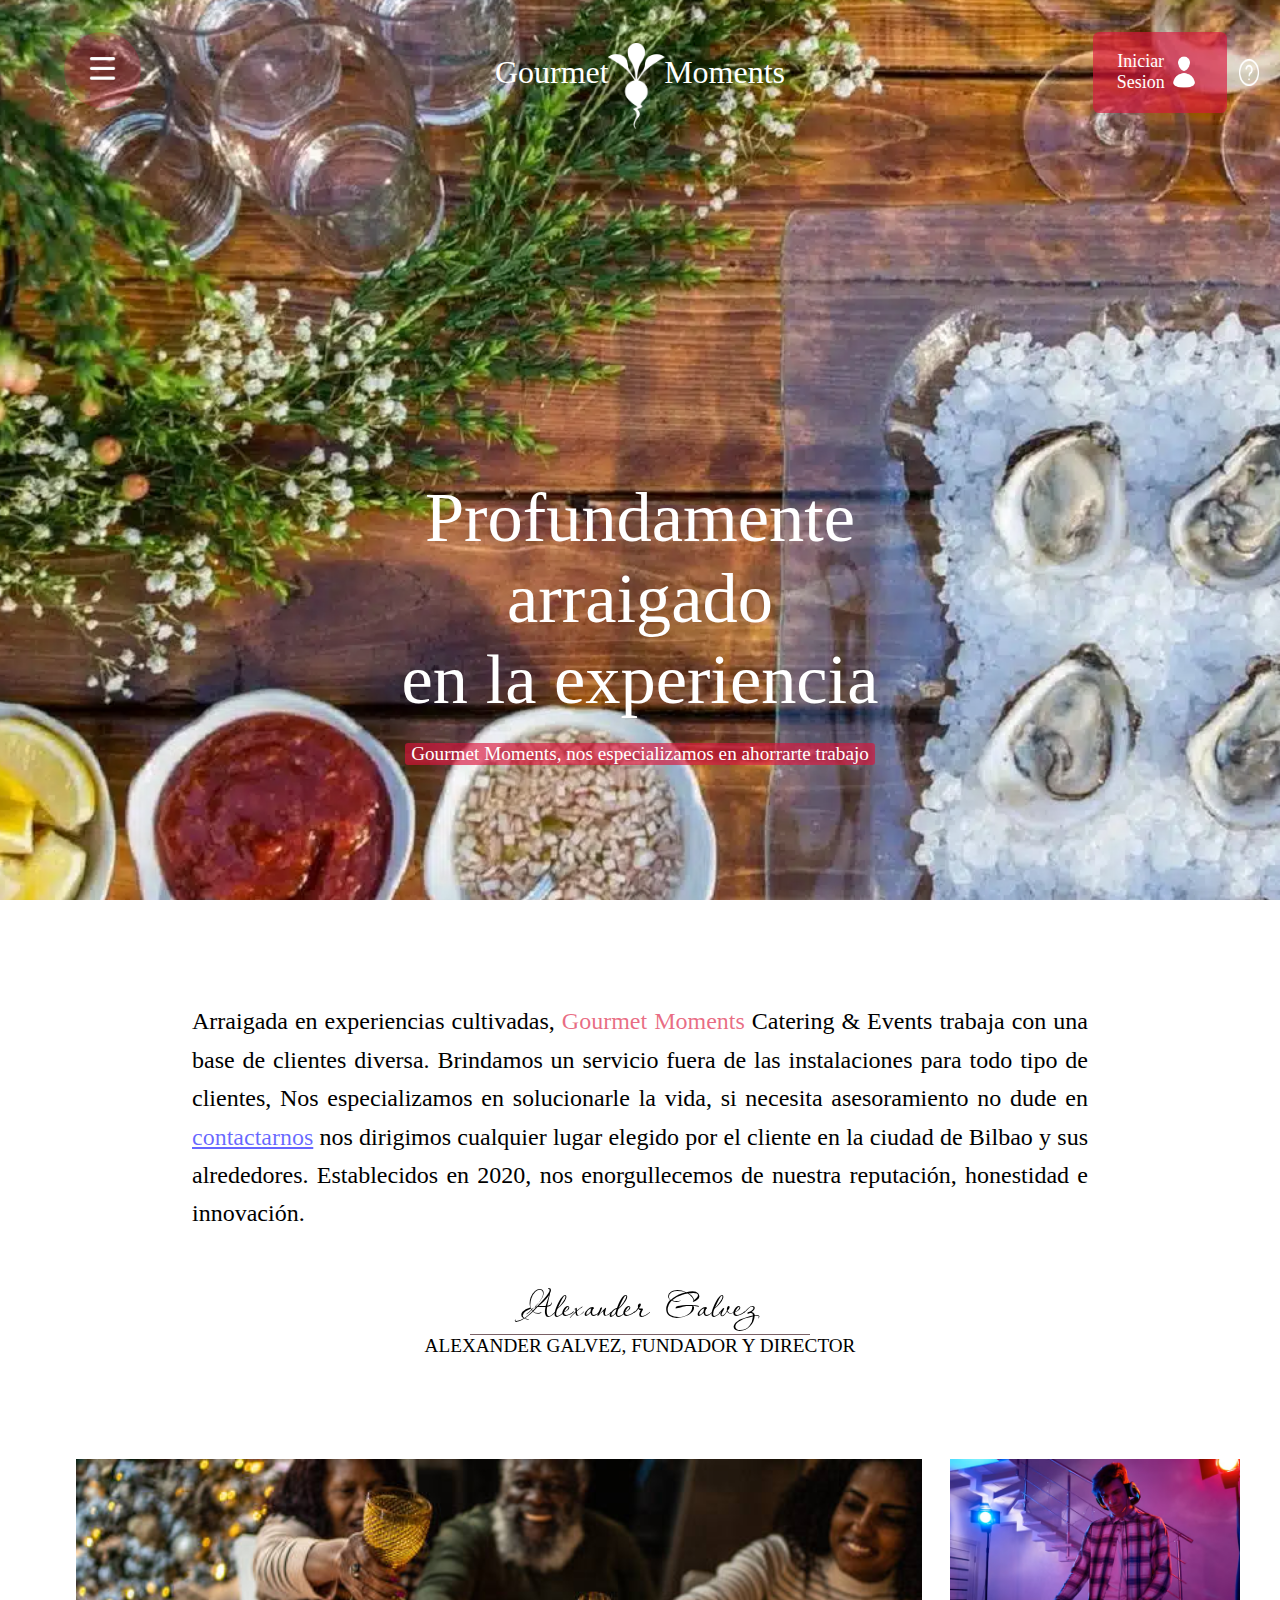
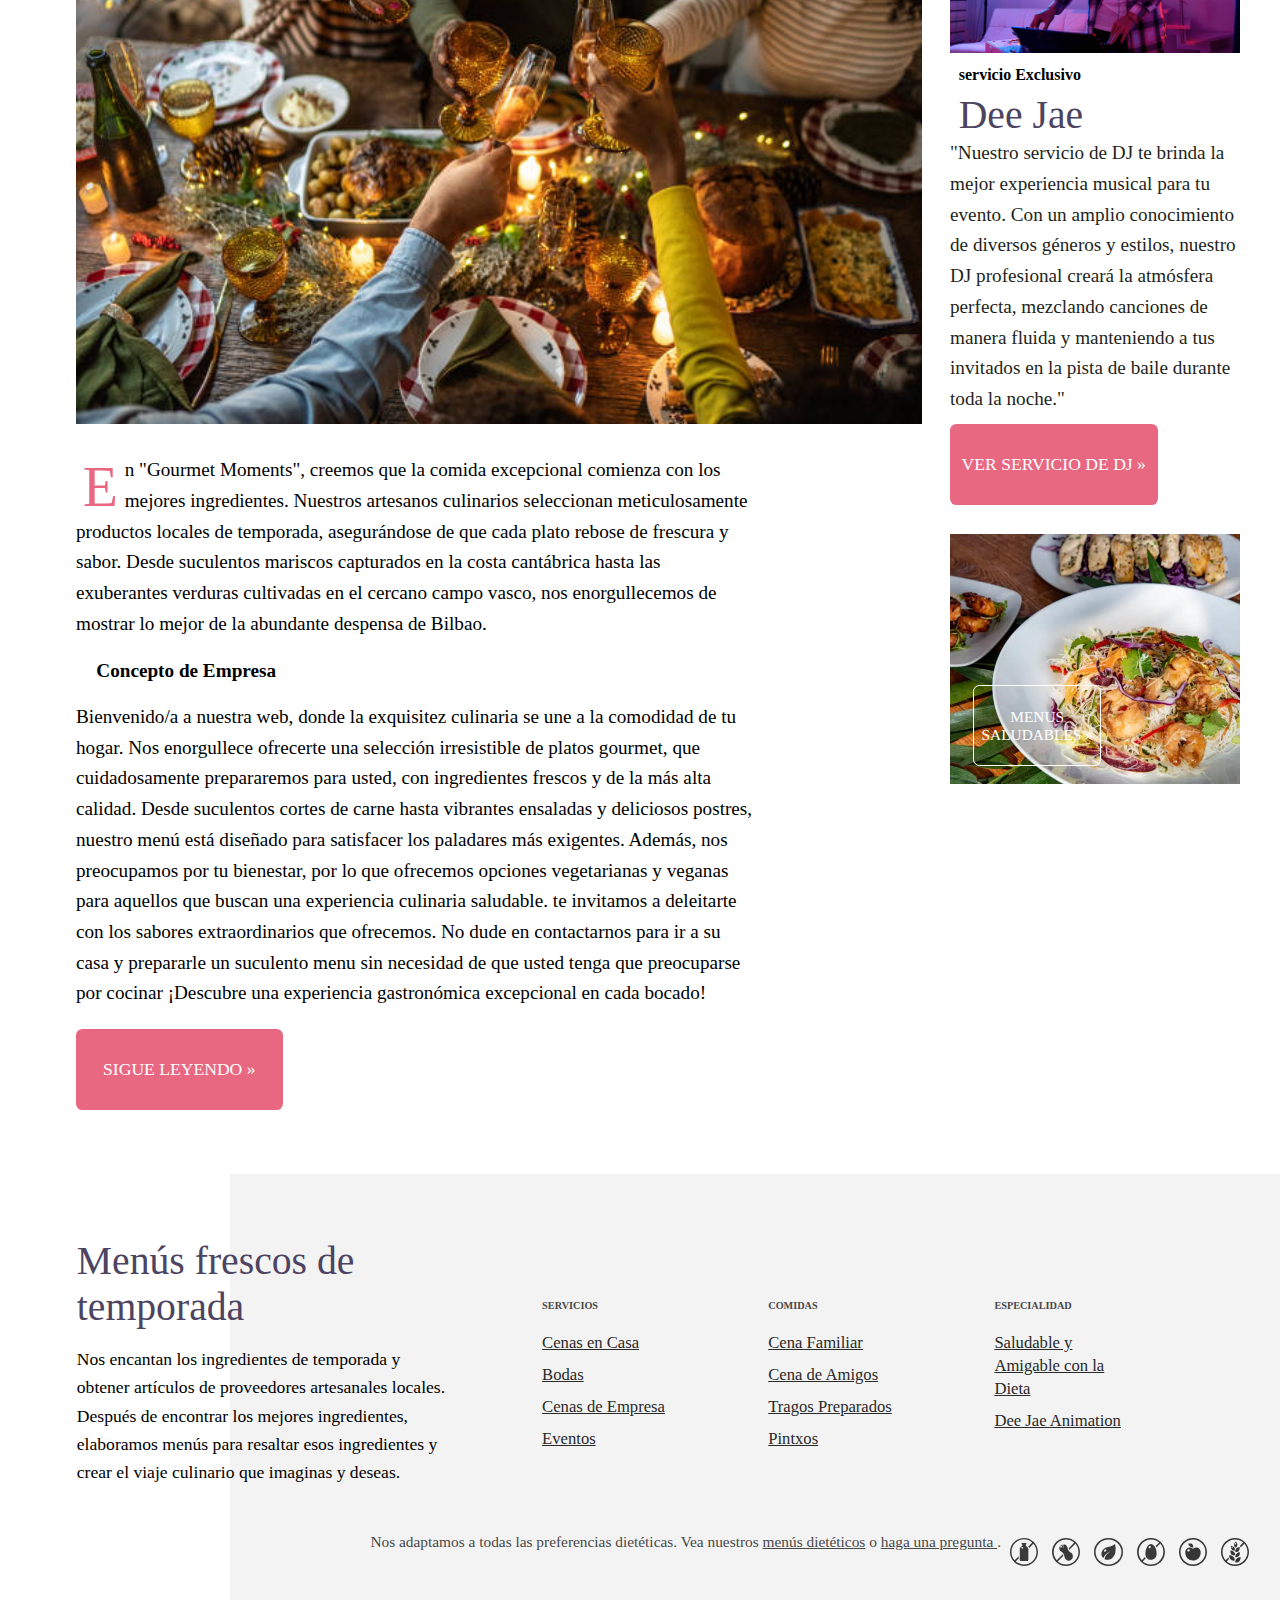
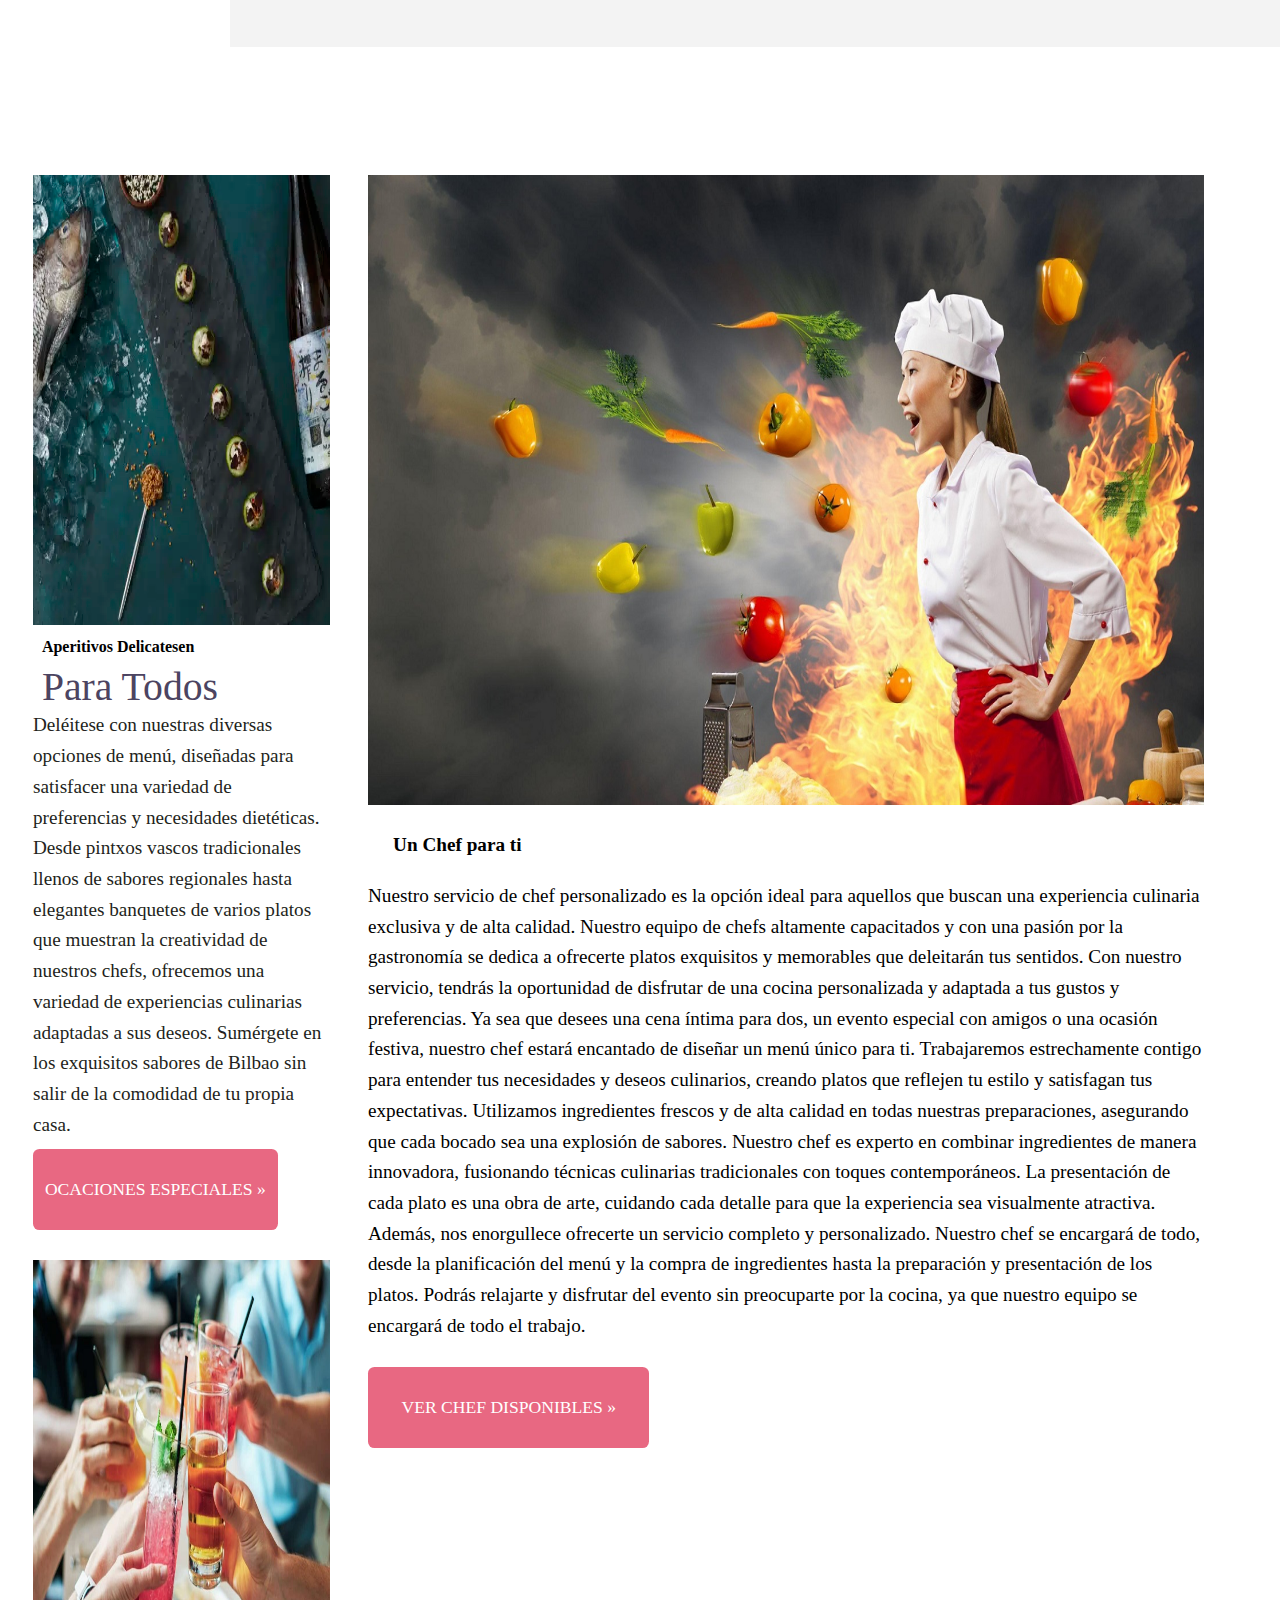
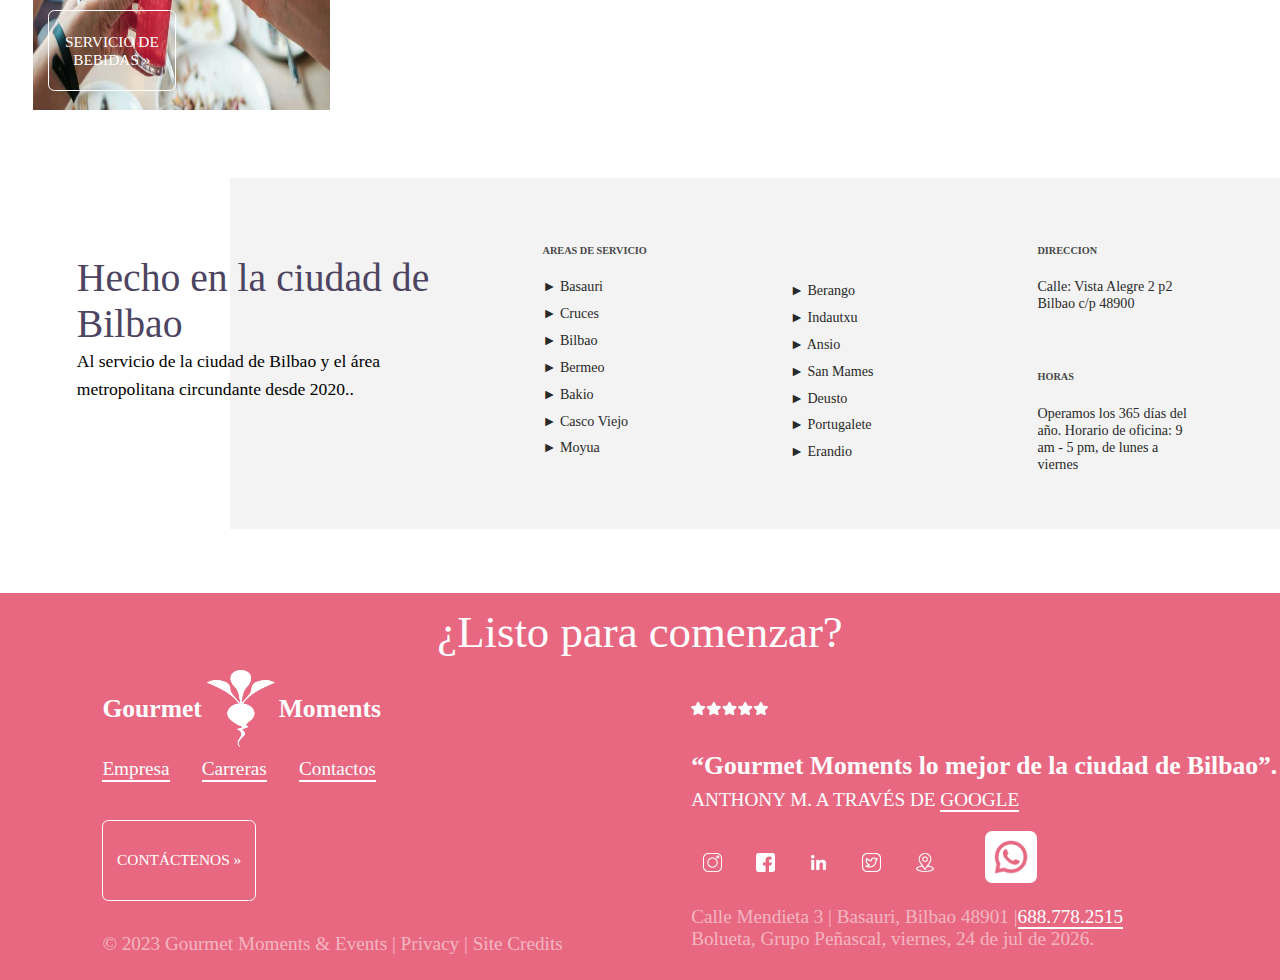
==== index.html @ 9a7fee3c "Formateo Documento" ====
<!DOCTYPE html>
<html lang="es">

<head>
    <meta charset="UTF-8">
    <meta name="viewport" content="width=device-width, initial-scale=1.0">
    <link rel="stylesheet" href="css/estilos.css">
    <link rel="icon" type="image/png" href="multimedia/logomod.png">
    <title>Gourmet Moments</title>
</head>

<body>

    <main class="cont-general">
        <!--NAVEGADOR-->

        <nav class="nav-principal">
            <div>
                <figure class="navegador-iconos">
                    <img src="multimedia/pngwing.com.png" alt="icono de menu" id="icono-menu">
                </figure>
            </div>

            <article class="cont-logo">
                <h3>Gourmet</h3>
                <figure>
                    <img src="multimedia/logo.png" alt="logo" id="logo">
                </figure>
                <h3>Moments</h3>
            </article>

            <div class="cont-contact">
                <button class="btnclickNav">Iniciar <br> Sesion <img src="multimedia/usuario.png" alt="usuario"
                        id="usuario"> </button>
                <img src="multimedia/kisspng-computer-icons-question-mark-vector-graphics-clip-font-questioncircleo-svg-png-icon-free-download-5c0dda6aa958e3.8118011315444117546937.png"
                    alt="icono de interrogacion" id="interrogacion">
            </div>
            <div id="ayuda-btn" style="display: none;">
                <p>Haga clic en <a href="#piedepagina">Contáctenos</a> en cualquier página y complete el formulario para
                    comenzar.
                    <br>Después de
                    enviar el formulario, un planificador de cenas de Gourmet Moments se comunicará con usted lo antes
                    posible para responder sus preguntas y comenzar a planificar su cena.
                </p>
            </div>

            <!--MODAL INICIO DE SESION-->

            <section class="iniciarSesion" style="display: none;">
                <img src="multimedia/btnCerrar.png" alt="boton de cerrar" id="btnCerrar-login">
                <article class="rellenar">
                    <div id="rellenarDiv">
                        <h3 class="responsiveh3">Gourmet</h3>
                        <figure>
                            <img src="multimedia/logo.png" alt="logo" id="logo-login">
                        </figure>
                        <h3 class="responsiveh3">Moments</h3>
                    </div>

                    <form action="#" method="get" id="login">
                        <label for="emailSesion">Correo:</label>
                        <input type="email" name="emailSesion" id="emailSesion" required>
                        <label for="contrasenaSesion">Contraseña:</label>
                        <div id="ocultarFlexBtnPasword">
                            <input type="password" name="contrasenaSesion" id="contrasenaSesion" required>
                            <img src="multimedia/ver.png" alt="ver contraseña" id="verPassword"
                                title="Mostrar/Ocultar contraseña">
                        </div>
                    </form>
                    <a href="#">¿Olvidaste tu contraseña?</a>

                    <SPAN id="noregistered"></SPAN>

                    <button class="is__login--btn" id="isesion">Iniciar Sesion</button>
                    <button class="is__login--btn" id="entrarcongoogle">Continuar con Google</button>
                    <button class="is__login--btn" id="entrarconfacebook">Continuar con Facebook</button>
                    <button class="is__login--btn" id="registrarse">Registrarse</button>

                    <p>Si continúas, aceptas los Términos del servicio de Pinterest y confirmas que has leído nuestra
                        Política de privacidad.

                        Aviso de recopilación de datos</p>
                </article>
            </section>

            <!--MODAL DE LOGIN DE USUARIO-->

            <div class="modal-Login" style="display: none;">
                <img src="multimedia/btnCerrar.png" alt="boton de cerrar" id="btnCerrar">
                <article class="rellenar">
                    <h2>"Bienvenido "</h2>
                    <h3 id="texto--cambiante">Ahora es el momento de conocerte a ti, estamos ansiosos por Ayudarte.</h3>
                    <form action="#" method="get" id="formulario-login">
                        <label for="nombre">Nombre:</label>
                        <input type="text" name="nombre" id="nombre" required class="inputRegister">
                        <label for="apellido1">Primer Apellido:</label>
                        <input type="text" name="apellido1" id="apellido1" required class="inputRegister">
                        <label for="apellido2">Segundo Apellido:</label>
                        <input type="text" name="apellido2" id="apellido2" class="inputRegister">
                        <label for="mail">Correo:</label>
                        <input type="email" name="mail" id="mail" class="inputRegister">
                        <label for="telefono">Numero de Telefono:</label>
                        <input type="tel" name="telefono" id="telefono" required class="inputRegister">
                        <label for="contrasenna">Contraseña:</label>

                        <div id="verFlexBtnPasword">
                            <input type="password" name="contrasenna" id="contrasenna" required class="inputRegister">
                            <img src="multimedia/ver.png" alt="ver contrasena" id="verContrasena"
                                title="Mostrar/Ocultar contraseña">
                        </div>
                        <label for="direccion">Direccion:</label>
                        <input type="text" name="direccion" id="direccion" class="inputRegister">
                    </form>
                    <input type="submit" id="btnAceptar" value="Aceptar">

                </article>
            </div>

            <!--USO DE COOKIS-->

            <div id="cookis" style="display: none;">
                <p>Nos preocupamos por tu privacidadTanto nosotros como nuestros socios almacenamos información en el
                    dispositivo o accedemos a ella (por ejemplo, ID únicos en las cookies para el tratamiento de los
                    datos personales). Puedes aceptar o gestionar las opciones disponibles, como el derecho de oposición
                    al uso de los intereses legítimos, haciendo clic abajo, o en cualquier otro momento en la página de
                    la política de privacidad. Si bien se informará a nuestros socios de las opciones elegidas, ello no
                    afectará a los datos de navegación.Más información en nuestra política de cookies
                </p>
                <p> Tanto nosotros como nuestros asociados tratamos los datos para proporcionar: <br>
                    Utilizar datos de localización geográfica precisa. Analizar activamente las características del
                    dispositivo para su identificación. Almacenar o acceder a información en un dispositivo. anuncios y
                    contenido personalizados, medición de anuncios y del contenido, información sobre el público y
                    desarrollo de productos..</p>
                <div class="acept-cookis">
                    <input type="checkbox" id="Acept-Privacity">
                    <p>&nbsp; He leído y acepto la <a
                            href="https://retoadventur.com/policies/privacy-policy?gclid=Cj0KCQjwnMWkBhDLARIsAHBOftp-6JOwNP_RJPp3ytcD_K5DFTx3op0TSwmFCV3GIyUdl5csTtCeI-UaAgeGEALw_wcB">
                            política de privacidad</a> .</p>
                </div>
                <div class="acept-cookis">
                    <input type="checkbox" id="Acept-Notifications">
                    <p>&nbsp; Acepto que me envien notificaciones al correo electronico</p>
                </div>
                <button id="btnAceptar-cookies">Aceptar</button>
            </div>

            <!--navegador Lateral-->

            <aside class="nav-lateral" style="width: 0%; visibility: hidden;">
                <section>
                    <div id="art-Aside">
                        <h3>Gourmet</h3>
                        <figure>
                            <img src="multimedia/logo.png" alt="imagen del logo en blanco" id="logo-Aside">
                        </figure>
                        <h3>Moments</h3>
                    </div>

                    <div class="nav-lateral-scroll">
                        <ul>
                            <li class="list-lat"><a href="">Servicios:</a><img src="multimedia/flechabajo.png" alt=""
                                    id="arrow"></li>
                        </ul>
                        <ol id="list-lat-ol">
                            <li class="list-lat-down">Dee Jae</li>
                            <li class="list-lat-down">Cocteles y Bebidas</li>
                            <li class="list-lat-down">Nuestros Chef</li>
                            <li class="list-lat-down">Menus</li>
                            <li class="list-lat-down">Contactenos</li>
                        </ol>
                        <ul>
                            <li class="list-lat"><a href="#">Nosotros:</a></li>
                            <li class="list-lat"><a href="#">Lugares:</a></li>
                            <li class="list-lat"><a href="#">Acontecimientos:</a></li>
                            <li class="list-lat"><a href="#">Compañias:</a></li>
                        </ul>
                        <button class="btnclickAside">CONTÁCTENOS</button>
                    </div>
                </section>
            </aside>

        </nav>

        <!--CABECERA-->

        <header class="cabecera" id="cab-Index">
            <div class="hdr-img">
                <img src="#" alt="slider de fotos" id="imgHder">

            </div>
            <h2 id="titulo">Profundamente <br>arraigado <br>
                en la experiencia</h2>
            <h1 id="titulo-pequeno">Gourmet Moments, nos especializamos en ahorrarte trabajo</h1>
        </header>

        <!--CUERPO WEB-->

        <div id="articulo-presentacion">
            <div id="art-presentacion">
                <p>Arraigada en experiencias cultivadas, <strong id="titulo-pag">Gourmet Moments</strong> Catering &
                    Events trabaja con una base de clientes diversa. Brindamos un servicio fuera de
                    las instalaciones para todo tipo de clientes, Nos
                    especializamos en solucionarle la vida, si necesita asesoramiento no dude en <strong
                        id="titulo-contactar"><a href="#piedepagina"><u>contactarnos</u></a> </strong> nos dirigimos
                    cualquier lugar elegido por el cliente en la ciudad de Bilbao y sus alrededores. Establecidos en
                    2020,
                    nos enorgullecemos de nuestra reputación, honestidad e innovación.
                    <br>
                </p>
                <span id="firma"> Alexander Galvez</span>
                <span id="firma-description">ALEXANDER GALVEZ, FUNDADOR Y DIRECTOR</span>
            </div>
        </div>

        <section class="primera-Seccion">
            <div id="left">
                <figure>
                    <img src="multimedia/istockphoto-1345495900-612x612.jpg" alt="personas cenando">
                </figure>
                <article id="s1artLDiv">
                    <p id="s1l-p1">En "Gourmet Moments", creemos que la comida excepcional comienza con los mejores
                        ingredientes. Nuestros artesanos culinarios seleccionan meticulosamente productos locales de
                        temporada, asegurándose de que cada plato rebose de frescura y sabor. Desde suculentos mariscos
                        capturados en la costa cantábrica hasta las exuberantes verduras cultivadas en el cercano campo
                        vasco, nos enorgullecemos de mostrar lo mejor de la abundante despensa de Bilbao.
                    </p>
                    <h4 class="s1l-h4">Concepto de Empresa</h4>
                    <p class="s1l-text"> Bienvenido/a a nuestra web, donde la exquisitez culinaria se une a la comodidad
                        de tu hogar. Nos enorgullece ofrecerte una selección irresistible de platos gourmet, que
                        cuidadosamente prepararemos para usted, con ingredientes frescos y de la más alta calidad. Desde
                        suculentos cortes de carne hasta vibrantes ensaladas y deliciosos postres, nuestro menú está
                        diseñado para satisfacer los paladares más exigentes. Además, nos preocupamos por tu bienestar,
                        por lo que ofrecemos opciones vegetarianas y veganas para aquellos que buscan una experiencia
                        culinaria saludable. te invitamos a deleitarte con los sabores extraordinarios que ofrecemos. No
                        dude en contactarnos para ir a su casa y prepararle un suculento menu sin necesidad de que usted
                        tenga que preocuparse por cocinar ¡Descubre una experiencia gastronómica excepcional en cada
                        bocado!
                    </p>
                    <button class="btnclick">SIGUE LEYENDO »</button>
                </article>

            </div>
            <div id="right">
                <figure>
                    <img src="multimedia/dj-fiesta-ano-nuevo-casa_236854-6371.png" alt="plato de ensalada">
                </figure>
                <article id="s1artRDiv">
                    <h4 class="s1r-h4">servicio Exclusivo</h4>
                    <h5 class="s1r-h5">Dee Jae</h5>
                    <p class="s1r-text">"Nuestro servicio de DJ te brinda la mejor experiencia musical para tu evento.
                        Con un amplio conocimiento de diversos géneros y estilos, nuestro DJ profesional creará la
                        atmósfera perfecta, mezclando canciones de manera fluida y manteniendo a tus invitados en la
                        pista de baile durante toda la noche."

                    </p>
                    <button class="btnclick" id="servDJ">VER SERVICIO DE DJ »</button>
                </article>

                <div id="s1artR3">
                    <figure>
                        <img src="multimedia/asian-shrimp-stir-fry-mfrh-original-580x500.jpg.webp" alt="">
                        <button id="s1artR-Btn2">MENUS SALUDABLES »</button>
                    </figure>
                </div>

            </div>
        </section>

        <section class="segunda-Seccion">
            <article id="s2DivUp">
                <h4 id="s2Div-h4">Menús frescos de temporada</h4>
                <p class="s4art-p1">Nos encantan los ingredientes de temporada y obtener artículos de proveedores
                    artesanales locales. Después de encontrar los mejores ingredientes, elaboramos menús para resaltar
                    esos ingredientes y crear el viaje culinario que imaginas y deseas.</p>
            </article>
            <div id="s2articulo">
                <article class="s2artDiv">
                    <h4>SERVICIOS</h4>
                    <a href="#">Cenas en Casa</a>
                    <a href="#">Bodas</a>
                    <a href="#">Cenas de Empresa</a>
                    <a href="#">Eventos</a>
                </article>
                <article class="s2artDiv">
                    <h4>COMIDAS</h4>
                    <a href="#">Cena Familiar</a>
                    <a href="#">Cena de Amigos</a>
                    <a href="#">Tragos Preparados</a>
                    <a href="#">Pintxos</a>
                </article>
                <article class="s2artDiv">
                    <h4>ESPECIALIDAD</h4>
                    <a href="#">Saludable y <br> Amigable con la <br> Dieta</a>
                    <a href="#">Dee Jae Animation</a>

                </article>
            </div>
            <div id="s2DivDown">
                <p>Nos adaptamos a todas las preferencias dietéticas. Vea nuestros <a href="">menús dietéticos</a> o <a
                        href="">haga una pregunta </a>.&nbsp; </p>
                <figure>
                    <img src="multimedia/svg-24.svg" alt="" class="icoImgSvg">
                    <img src="multimedia/svg-25.svg" alt="" class="icoImgSvg">
                    <img src="multimedia/svg-26.svg" alt="" class="icoImgSvg">
                    <img src="multimedia/svg-23.svg" alt="" class="icoImgSvg">
                    <img src="multimedia/svg-27.svg" alt="" class="icoImgSvg">
                    <img src="multimedia/svg-22.svg" alt="" class="icoImgSvg">
                </figure>
            </div>
        </section>

        <section class="tercera-Seccion">
            <article id="s3srtleft">
                <figure>
                    <img src="multimedia/horsdoeuvres-hamachi_yuzu_tartare_0086-580x500.jpg.webp"
                        alt="imagen de pintxos">
                </figure>
                <h4 class="s1r-h4">Aperitivos Delicatesen</h4>
                <h5 class="s1r-h5">Para Todos</h5>
                <p class="s1r-text">Deléitese con nuestras diversas opciones de menú, diseñadas para satisfacer una
                    variedad de preferencias y necesidades dietéticas. Desde pintxos vascos tradicionales llenos de
                    sabores regionales hasta elegantes banquetes de varios platos que muestran la creatividad de
                    nuestros chefs, ofrecemos una variedad de experiencias culinarias adaptadas a sus deseos. Sumérgete
                    en los exquisitos sabores de Bilbao sin salir de la comodidad de tu propia casa.

                </p>
                <button class="btnclick">OCACIONES ESPECIALES »</button>
                <div id="s3artR3">
                    <figure>
                        <img src="multimedia/amigos-con-tragos-faciles-baratos-1024x682.jpg" alt="Amigos bebiendo">
                        <button id="s3artR-Btn2">SERVICIO DE BEBIDAS »</button>
                    </figure>
                </div>

            </article>



            <article id="s3srtRight">
                <figure>
                    <img src="multimedia/pxfuel.jpg" alt="chef propaganda">
                </figure>
                <h4 class="s1l-h4">Un Chef para ti</h4>
                <p class="s1l-text">Nuestro servicio de chef personalizado es la opción ideal para aquellos que buscan
                    una experiencia culinaria exclusiva y de alta calidad. Nuestro equipo de chefs altamente capacitados
                    y con una pasión por la gastronomía se dedica a ofrecerte platos exquisitos y memorables que
                    deleitarán tus sentidos.

                    Con nuestro servicio, tendrás la oportunidad de disfrutar de una cocina personalizada y adaptada a
                    tus gustos y preferencias. Ya sea que desees una cena íntima para dos, un evento especial con amigos
                    o una ocasión festiva, nuestro chef estará encantado de diseñar un menú único para ti. Trabajaremos
                    estrechamente contigo para entender tus necesidades y deseos culinarios, creando platos que reflejen
                    tu estilo y satisfagan tus expectativas.

                    Utilizamos ingredientes frescos y de alta calidad en todas nuestras preparaciones, asegurando que
                    cada bocado sea una explosión de sabores. Nuestro chef es experto en combinar ingredientes de manera
                    innovadora, fusionando técnicas culinarias tradicionales con toques contemporáneos. La presentación
                    de cada plato es una obra de arte, cuidando cada detalle para que la experiencia sea visualmente
                    atractiva.

                    Además, nos enorgullece ofrecerte un servicio completo y personalizado. Nuestro chef se encargará de
                    todo, desde la planificación del menú y la compra de ingredientes hasta la preparación y
                    presentación de los platos. Podrás relajarte y disfrutar del evento sin preocuparte por la cocina,
                    ya que nuestro equipo se encargará de todo el trabajo.



                </p>
                <button class="btnclick">VER CHEF DISPONIBLES »</button>
            </article>
        </section>

        <section class="cuarta-Seccion">
            <article id="s4DivUp">
                <h4 id="s4Div-h4">Hecho en la ciudad de Bilbao</h4>
                <p class="s4art-p1">Al servicio de la ciudad de Bilbao y el área metropolitana circundante desde 2020..
                </p>
            </article>
            <div id="s4articulo">
                <article class="s4artDiv">
                    <h4>AREAS DE SERVICIO</h4>
                    <ul>
                        <li>► Basauri</li>
                        <li>► Cruces</li>
                        <li>► Bilbao</li>
                        <li>► Bermeo</li>
                        <li>► Bakio</li>
                        <li>► Casco Viejo</li>
                        <li>► Moyua</li>
                    </ul>
                </article>
                <div class="s4artDiv">
                    <ul>
                        <li id="modLaA">► Berango</li>
                        <li>► Indautxu</li>
                        <li>► Ansio</li>
                        <li>► San Mames</li>
                        <li>► Deusto</li>
                        <li>► Portugalete</li>
                        <li>► Erandio</li>
                    </ul>
                </div>
                <article class="s4artDiv">
                    <h4>DIRECCION</h4>
                    <ul>
                        <li class="listaArreglo">Calle: Vista Alegre 2
                            p2 Bilbao c/p 48900 </li>
                    </ul>

                    <h4 id="horash4">HORAS</h4>
                    <ul>
                        <li class="listaArreglo">Operamos los 365 días
                            del año. Horario de oficina:
                            9 am - 5 pm,
                            de lunes a viernes</li>
                    </ul>

                </article>
            </div>

        </section>

        <footer class="pie-pag" id="piedepagina">
            <div id="footer__container">
                <article id="titulat-footer">
                    <h5>¿Listo para comenzar?</h5>
                </article>
                <div class="contenedor-Grid-footer">
                    <article id="fterleftlogo">
                        <div id="logodelfooter">
                            <h3>Gourmet</h3>
                            <img src="multimedia/logo.png" alt="logo">
                            <h3> Moments</h3>
                        </div>
                        <div id="contderechafooter">
                            <a href="">Empresa</a>
                            <a href="">Carreras</a>
                            <a href="">Contactos</a>
                        </div>
                        <button id="fter-contact">CONTÁCTENOS »</button>
                        <p id="ocultarp">© 2023 Gourmet Moments & Events | Privacy | Site Credits</p>
                    </article>
                    <article id="fterRight">
                        <figure>
                            <img src="multimedia/cinco-estrellas.png" alt="cinco estrellas blancas" id="stars">
                        </figure>
                        <h6> “Gourmet Moments lo mejor de la ciudad de Bilbao”.</h6>
                        <span id="spnFter">ANTHONY M. A TRAVÉS DE <a href="https://www.google.es/"
                                id="spnAfter">GOOGLE</a> </span>
                        <figure id="icnsRedesFre">
                            <img src="multimedia/instagram.png" alt="Red social instagram" class="icnsRedes"
                                width="100">
                            <img src="multimedia/facebook.png" alt="Red social facebook" class="icnsRedes" width="100">
                            <img src="multimedia/linkedin.png" alt="red social linkedin" class="icnsRedes" width="100">
                            <img src="multimedia/gorjeo.png" alt="red sicial twitter" class="icnsRedes" width="100">
                            <img src="multimedia/ubicacion.png" alt="icono de ubicacion" class="icnsRedes" width="100">
                            <img src="multimedia/whatsapp.png" alt="icono de wassap" id="img-diferente" width="100">
                        </figure>
                        <p id="mostrarp">© 2023 Gourmet Moments & Events | Privacy | Site Credits</p>
                        <p>Calle Mendieta 3 | Basauri, Bilbao 48901 |<a href="tel:+346887782515"
                                id="pAfter">688.778.2515</a></p>
                        <p id="fecha"></p>
                    </article>
                </div>


            </div>
        </footer>
    </main>

    <script src="projectJs/funcionalidades.js"></script>
</body>

</html>
---- css/estilos.css ----
@font-face {
    font-family: 'prata';
    src: url('../tipografia/prata/prata-Regular.ttf');
}
@font-face {
    font-family: 'lato';
    src: url('../tipografia/lato/lato-Regular.ttf');
}
@font-face {
    font-family: 'Passions_Conflict';
    src: url('../tipografia/Passions_Conflict/PassionsConflict-Regular.ttf');
}
*{
    margin: 0;
    padding: 0;
    box-sizing: border-box;
}


.parallax-DeeJae{
    width: 100%;
    height: 100%;
    position: fixed;
    overflow: auto;
    background-image: url('../multimedia/imgDeeJae/Genesis_Nightclub_Chavon.webp');
    background-size:contain;
    background-position:center;
    background-position: fixed;
    background-size: 100% 100%;
    background-repeat: no-repeat;
    z-index: -1;
}
.parallax-TMenus{
    width: 100%;
    height: 100vh;
    position: fixed;
    overflow: auto;
    background-image: url('../multimedia/vista-superior-arreglo-verduras-otono-_1_.webp');
    background-size:contain;
    background-position:center;
    background-position: fixed;
    background-size: 100% 100%;
    background-repeat: no-repeat;
    z-index: -1;
}
.parallax-Chef{
    width: 100%;
    height: 100%;
    position: fixed;
    overflow: auto;
    background-image: url('../multimedia/imgChef/AnyConv.com__pexels-huy-phan-1422384_8_11zon.webp');
    background-size:contain;
    background-position:center;
    background-position: fixed;
    background-size: 100% 100%;
    background-repeat: no-repeat;
    z-index: -1;
}
.parallax-Bebidas{
    width: 100%;
    height: 100%;
    position: fixed;
    overflow: auto;
    background-image: url('../multimedia/imgTragos/AnyConv.com__Cocktail_Bananas_Kiwi_Lime_Black_background_577774_1280x853.webp');
    background-size:contain;
    background-position:center;
    background-position: fixed;
    background-size: 100% 100%;
    background-repeat: no-repeat;
    z-index: -1;
}
#lista-parallax{
    width: 100%;
    height: 50vh;
}

                    /* NAV PRINCIPAL */

#cookis{
    display: grid;
    position: absolute;
    top: 100%;
    right: 30%;
    width: 40%;
    margin: 0 auto;
    z-index: 500;
    border-radius: 1.5vw;
    padding: 2%;
    font-family: 'lato';	
    background-color: white;
}
#cookis p{
    font-size:clamp(1em, 2vw, 1.1em);
    text-align: justify;
}

.nav-principal{
    width: 100%;
    position: absolute;
    height: 16vh;
    background-color:transparent;
    display: grid;
    grid-template-columns: repeat(3, 1fr);
    justify-content: space-around;
    align-items: center;
    align-content: center;
    z-index: 200;
    transition: 0.5s;
}
#cont-del-nav{
    width: 100%;
    position: relative;
    position: fixed;
    height: 16%;
    background-color:white;
    box-shadow: 1px 1px 5px gray;
    display: grid;
    grid-template-columns: repeat(3, 1fr);
    justify-content: space-around;
    align-items: center;
    align-content: center;
    transition: 0.5s;
}

#icono-menu{
    margin-left: 15%;
    width: 6vw;
    padding: 3%;
    background-color: #dc143c3b;
    border-radius: 25vw;
    cursor: pointer;
}
#icono-cerrar{
    width: 6vw;
    padding: 5%;
    border-radius: 25vw;
    cursor: pointer;
}
#cerrar-responsive{
    position: absolute;
    width: 12vw;
    padding: 2.5%;
    border-radius: 25vw;
    cursor: pointer;
    z-index: 500;
}

.cont-logo{
    position: relative;
    display: flex;
    justify-content: center;
    align-items: center;
}

.cont-logo img{
    margin-top: 50%;
    width: 5vw;
    transition: 0.5s;
}
.cont-logo h3{
    margin-right: -1%;
    margin-left: -1%;
    color: white;
    font-weight: 400;
    font-size: 2.5vw;
    font-family: 'prata';
    transition: 0.5s;
}
#logo-modified img{
    margin-top: 15%;
    width: 3vw;
    color: black;
    transition: 0.5s;
}
#logo-modified h3{
    color:  rgba(110, 27, 43, 0.788);
    font-weight: 550;
    font-size: 2vw;
    transition: 0.5s;
    
}

.cont-contact{
    display: flex;
    justify-content: flex-end;
    align-items: center;
    margin-right: 5%;
}
.btnclickNav{
    display: flex;
    align-items: center;
    padding-inline: 6%;
    height: 9vh;
    color: white;
    border: none;
    border-radius: 0.5vw;
    font-family: 'lato';
    font-size: 1.4vw;
    background-color: #db143ca4;
    transition: 0.1s;
}
.btnclickNav:hover{
    cursor: pointer;
    color: #231f20;
    background-color: rgb(245, 167, 50);
}
.btnclick{
    display: flex;
    align-items: center;
    padding-inline: 4%;
    margin-top: 3%;
    height: 9vh;
    color: white;
    border: none;
    border-radius: 0.5vw;
    font-family: 'lato';
    font-size: 1.1em;
    background-color: #db143ca4;
    transition: 0.1s;
}
.btnclick:hover{
    cursor: pointer;
    color: #231f20;
    background-color: rgb(245, 167, 50);
}
#usuario{
    width: 3vw;
    height: auto;
}

#interrogacion{
    width: 1.5vw;
    height: 3vh;
    margin-left: 3%;
    transition: 0.5s;
}

#interrogacion:hover{
    cursor: pointer;
}

#ayuda-btn{
   position: absolute;
   right: 6%;
   top: 80%;
   font-size: 1.2vw;
 
    width: 25vw;
    padding: 1.2%;
    height: 23vh;
    background-color: white;
}
#ayuda-btn p{
    font-family: 'lato';
    font-weight: lighter;
    font-size: 1vw;
    line-height: 1.5em ;    
    color: #231f20;
   
}
                        /*ASIDE LATERAL*/

.nav-lateral{
    position: absolute;
    top: 0%;
    padding-top: 2%;
    height: 100vh;
    z-index: 1000;
    background-color:  #a0122f;
    transition: 0.6s;
}
.nav-lateral::-webkit-scrollbar {
    width: 0.5vw;               
  }
  
  .nav-lateral::-webkit-scrollbar-track {
    background: transparent;       
  }
  .nav-lateral::-webkit-scrollbar-thumb {
    background-color:  rgba(30, 29, 29, 0.737); 
    border-radius: 0.5vw;      
  
  }
#art-Aside{
    margin: 0 auto;
    width: 95%;
    display: flex;
    align-items: center;
    justify-content: space-around;
}

#art-Aside h3{
    font-size: 1.4em;
    font-weight: 100;
    color: white;
    font-family: 'prata';
}

#logo-Aside{
    width: 7vw;
    
}


.list-lat{
    margin-left: 8%;
    list-style: none;
    padding: 4%;
    display: flex;
    justify-content: space-between;
    align-items: center;
    font-size: 1.5vw;
}
#list-lat-ol{
    display: none;
}
.list-lat-down{
    margin-left: 13%;
    list-style: none;
    padding: 4%;
    list-style: none;
    padding: 4%;
    font-size: 1.5vw;
    color : white;
    display: flex;
    justify-content: space-between;
    align-items: center;
    cursor: pointer;
}

.nav-lateral a{
    text-decoration: none;
    font-size: 1.5vw;
    color : white;
    transition: 0.1s;
}

.nav-lateral a:hover{
    color :  rgb(245, 167, 50);
}
#arrow{
    width: 0.8vw;
    margin-right: 10%;
    cursor: pointer;
}
.btnclickAside{
    padding:4%;
    height: 9vh;
    font-size: 1.2vw;
    font-family: 'lato';
    border-radius: 0.5vw;
    background-color:transparent;
    border: 1px solid white;
    color: white;
    margin-top: 4%;
    margin-left: 12%;
    cursor: pointer;
    transition: 0.1s;
}
.btnclickAside:hover{
   background-color:  rgb(245, 167, 50);
}

                      /* HEADER PRINCIPAL */

.cabecera{
    display: flex;
    justify-content: center;
    text-align: center;
}

.hdr-img{
    width: 100%;
    height: 100vh;
    overflow: hidden;
    position: relative;
    display: inline-block;
}


#imgHder{
    position: relative;
    width: 100%;
    height: 100%;
    object-fit:cover;
}

#titulo{
    position: absolute;
    color: white;
   bottom:20%;
   font-size: 5.5vw;
   font-family: 'prata';
   font-weight: 400;
}

#titulo-pequeno{
    position: absolute;
    bottom: 15%;
    color: white;
    font-size: 1.5vw;
    font-weight: 200;
    background-color: #dc143ca4;
    padding-inline: 0.5%;
    border-radius: 0.25vw;
    font-family: 'lato';
    
}
#art-presentacion{
 display: flex;
 flex-direction: column;
 justify-content: center;
 text-align: center;
 padding: 8%;
 padding-inline: 15%;
 text-align: justify;
}
#art-presentacion p{
    font-size:clamp(0.7em, 2vw, 1.5em);
    font-weight: 100;
    font-family: 'prata';
    line-height: 1.6em ;  
}
#firma{
    width: 38%;
    margin: 0 auto;
    font-family: 'Passions_Conflict';
    text-align: center;
    margin-top: 5%;
    font-size: 4vw;
    border-bottom: 1px solid rgba(48, 9, 17, 0.645);
}

#firma-description{
    text-align: center;
    font-family: 'lato';
    font-size: 1.5vw;  
}
#titulo-pag{
    color: rgba(220, 20, 60, 0.645);
}
#titulo-contactar a{
    text-decoration: none;
   color: rgba(0, 0, 255, 0.596);
}

                      /* SECCION UNO */

#articulo-presentacion{
    background-color: white;
}                      

.primera-Seccion{
    display: flex;
    flex-direction: row;
    display: grid;
    grid-template-columns:950px  1fr;
}
#left{
    padding-left: 5%;
    margin-inline: 3%;
}
#s1artLDiv{
    width: 80%;
    text-align:left;
}

#left img{
    width: 100%;
}

.s1l-h4{
    font-size: clamp(0.6em, 1.5vw, 1.2em);
    margin: 3%;
    font-family: 'prata';
}

#s1l-p1{
    font-family: 'lato';
    margin-top: 4%;
    line-height: 1.6em ;    
    font-size:clamp(0.8em, 2vw, 1.2em);
}
#s1l-p1:first-letter{
    font-size:3em;
    font-family: 'prata';
    margin: 1%;
    margin-top:2.5% ;
    float:left;
    color:#db143ca4;
  }
  


.s1l-text{
    font-size:clamp(0.8em, 2vw, 1.2em);
    line-height: 1.6em ;    
    font-family: 'lato';
}


#s1artR3{
    margin-top: 10%;
    position: relative;
}
#s1artR-Btn2{
    width: 10vw;
    height: 9vh;
    margin: 3%;
    font-size: 1.2vw;
    font-family: 'lato';
    border-radius: 0.5vw;
    background-color:transparent;
    border: 1px solid white;
    color: white;
    position: absolute;
    bottom: 5%;
    left: 5%;
}

#s1artR-Btn2:hover{
        cursor: pointer;
        color: #231f20;
        background-color: rgb(245, 167, 50);
    
}

#right{
    padding-right: 12%;
}
#s1artRDiv{
    text-align: left;
}
#right img{
    width: 100%;
   
}
.s1r-h4{
    vertical-align: inherit;
    font-size: clamp(0.6em, 1.5vw, 1em);
    margin: 3%;
    font-family: 'lato';
    
}
.s1r-h5{
    font-size: 3.1vw;
    font-weight: 400;
    color: #4c4461;
    font-family: 'prata';
    margin-left: 3%;
}
.s1r-text{
    font-size:clamp(0.8em, 2vw, 1.2em);
    font-family: 'lato';
    line-height: 1.6em ;   
    Color:#231f20
}

                                 /*SECTION DOS*/

.segunda-Seccion{
    position: relative;
    padding-top: 5%;
    padding-bottom: 5%;
    display: flex;
    justify-content: flex-end;
    background-color: white;
    
}

#s2DivUp{
    position: absolute;
    width:35vw;
    left: 3%;
    margin-top: 2%;
    padding: 3%;
}
#s2Div-h4{
    font-size: 3.1vw;
    padding-bottom: 4%;
    font-weight: 400;
    color: #4c4461;
    font-family: 'prata';
}
#s2articulo{
    display: grid;
    grid-template-columns:repeat(3, 1fr);
    width: 82%;
    padding: 5%;
    padding-bottom: 15%;
    padding-left: 24%;
    background-color: rgba(7, 7, 7, 0.048);
}
#s2art-p1{
    font-size: 1.2vw;
    font-family: 'lato';
    line-height: 1.6vw ;    
}
.s2artDiv{
    padding-top: 25%;
    height: 80%;
    text-decoration: none;
    display: inline-flex;
    flex-direction: column;
}
.s2artDiv a{
   padding: 2%;
   text-decoration: none;
   font-size: 1.3vw;
   line-height: 1.8vw ;    
   font-family: 'prata';
   color: #292929;
   text-decoration: underline;
}
.s2artDiv a:hover{
    color: rgb(220, 20, 60);
}

.s2artDiv h4{
    padding: 2%;
    margin-bottom: 5%;
   font-size: 0.8vw;
    font-family: 'lato';
    color: #474848;
 }
 #s2DivDown{
    position: absolute;
    margin-top: 28%;
    right: 2%;
    font-size: 1.2vw;
    font-family: 'lato';
    display: flex;
    color: #474848;
 }
 .icoImgSvg{
    cursor: pointer;
    width: 3vw;
    padding: 2%;
 }
 
 #s2DivDown a{
  text-decoration: none;
  color: #474848;
  text-decoration: underline;
 }
 #s2DivDown a:hover{
    text-decoration: none;
    color: rgb(91, 3, 174);
    text-decoration: underline;
   }

   

                                         /*SECTION TRES*/

.tercera-Seccion{
    margin-top: 5%;
    display: flex;
    flex-direction: row;
    display: grid;
    grid-template-columns: 1fr 950px;
}

#s3srtRight{
    padding-right: 8%;
    margin-left: 4%;
}

#s3srtRight img{
    width: 100%;
    height: 70vh;
}

#s3srtleft{
    padding-left: 10%; 
}

#s3srtleft img{
    width: 100%;
    height: 50vh;
}
#s3artR3{
    margin-top: 10%;
    position: relative;
}
#s3artR-Btn2{
    position: absolute;
    left: 5%;
   bottom: 5%;
    width: 10vw;
    height: 9vh;
    font-size: 1.2vw;
    font-family: 'lato';
    border-radius: 0.5vw;
    background-color:transparent;
    border: 1px solid white;
    color: white;
}
#s3artR-Btn2:hover{
    cursor: pointer;
    color: #231f20;
    background-color: rgb(245, 167, 50);
}

                                       /*SECTION CUATRO*/

.cuarta-Seccion{
    position: relative;
    height: auto;
    padding-top: 5%;
    padding-bottom: 5%;
    display: flex;
    justify-content: flex-end;
    background-color: white;
}

#s4DivUp{
    position: absolute;
    width:35vw;
    left: 3%;
    margin-top: 3%;
    padding: 3%;
}
#s4Div-h4{
    font-size: 3.1vw;
    font-weight: 400;
    color: #4c4461;
    font-family: 'prata';
    
}
.s4art-p1{
    font-size: clamp(0.6em, 2vw, 1.1em);
    font-family: 'lato';
    line-height: 1.6em ; 
}
.s4artDiv{
    padding-top: 25%;
    text-decoration: none;
    display: flex;
    flex-direction: column;
}
.s4artDiv li{
   padding: 2%;
   list-style:none;
   font-size: 1.1vw;
   padding: 2%;   
   font-family: 'prata';
   color: #292929;
}

.s4artDiv h4{
    padding: 2%;
    margin-bottom: 5%;
    font-size: 0.8vw;
    font-family: 'lato';
    color: #474848;
}
#modLaA{
    margin-top: 15%;
}
#horash4{
    margin-top: 20%;
}
.listaArreglo{ 
    width: 70%;
}
#s4articulo{
    display: grid;
    grid-template-columns:repeat(3, 1fr);
    width: 82%;
    padding-bottom: 4%;
    padding-left: 24%;
    background-color: rgba(7, 7, 7, 0.048);
}


                                        /*FOOTER*/

.pie-pag{
    background-color:  white;
    color: white;
}
.pie-pag h5{
    padding: 1%;
    text-align: center;
    font-size:clamp(2em, 4vw, 3.5vw);
    font-weight: 200;
    font-family: 'prata';
}
#footer__container{
    font-size: 1em;
    background-color:  rgba(220, 20, 60, 0.645);
}
#titulat-footer{
    width: 100%;
    height: 20%;
}
.contenedor-Grid-footer{
    display: flex;
    display: flexbox;
}
#fterleftlogo{
    padding-left: 8%;
   padding-bottom: 2%;
    width: 50%;
}
#fterRight {
    padding-left: 4%;
    width: 50%;
}
#fterRight h6{
   font-size:clamp(1.1em, 2vw, 1.8em);
}
#logodelfooter{
    display: flex;
    align-items: center;
    margin-bottom: 2%;
}
#logodelfooter h3{
   font-size: clamp(1.6em, 2vw, 2.5em);
}

#contderechafooter{
    display: flex;
    align-items: center;
    margin-bottom: 7%;
}

#fter-contact{
    width: 12vw;
    height: 9vh;
    border: 1px solid white;
    border-radius: 0.5vw;
    color: white;
    font-size: 1.2vw;
    background-color:transparent;
    font-family: 'lato';
    margin-bottom: 6%;
}
#fter-contact:hover{
    cursor: pointer;
    color: #231f20;
    background-color:  rgb(245, 167, 50);
}

#fterleftlogo a{
    margin-right: 6%;
    transition: 0.5s;
    font-size:clamp(1em, 2vw, 1.5vw);
    font-weight: 500;
    text-decoration: none;
    color: white;
    border-bottom: 2px solid white;
    font-family: 'lato';
}

#fterleftlogo a:hover{
    color: rgb(91, 3, 174);
    border-bottom: 2px solid rgb(91, 3, 174);
}

#fterleftlogo img{
    width: 6vw;
    height: 6vw;
}

.pie-pag p{
    color: rgba(255, 255, 255, 0.527);
    font-size:clamp(0.7em, 2vw, 1.2em);
}
#mostrarp{
    display: none;
}

#spnAfter{
text-decoration: none;
color: white;
border-bottom: 2px solid white;
}

#spnAfter:hover{
    text-decoration: none;
    border-bottom: 2px solid rgb(91, 3, 174);
    color: rgb(91, 3, 174);
}

#pAfter{
    text-decoration: none;
    color: white;
    border-bottom: 2px solid white;
}

#pAfter:hover{
    border-bottom: 2px solid rgb(91, 3, 174);
    color: rgb(91, 3, 174);
}

#icnsRedesFre{
   padding: 2%;
    display: flex;
    align-items: center;
    align-content: center;
}


#spnFter{
    font-size:clamp(0.8em, 2vw, 1.2em);
    font-family: 'lato';
    line-height: 2em ; 
}

#stars{
    width: 6vw;
}

.icnsRedes{
    width: 1.5vw;
    margin-right: 6%;
    transition: 0.5s;

}

.icnsRedes:hover{
    cursor: pointer;
    color: white;
    transform: scale(1.4);
}

#img-diferente{
    margin-left: 3%;
    width: 4vw;
    transition: 0.5s;
    margin-bottom: 2%;
}

#img-diferente:hover{
    cursor: pointer;
    transform: scale(1.1);
}

                                   /*Modal de registrar usuario*/

.modal-Login{
    position: absolute;
    top: 12%;
    right: 35%;
    width: 35vw;
    height: 96vh;
    margin: 0 auto;
    border-radius: 1vw;
    z-index: 500;
    background-color: rgb(160, 18, 47);
}
#btnCerrar{
    width: 1.5vw;
    margin: 3%;
    float: right;
    cursor: pointer;
}
.rellenar{
    width: 65%;
    margin: 0 auto;
    color: white;
}
#formulario-login{
    display: flex;
    flex-direction: column;
}
.inputRegister{
    margin: 1%;
    width: 98%;
    height: 4.5vh;
    font-size: 1.1vw;
    font-weight:550;
    border-radius: 0.3vw;
    border: none;
    font-family: 'lato';
}
.rellenar input:focus{
    outline: none;
}
::placeholder {
    color: red;
  }


.rellenar label{
    font-family: 'prata';
    margin-left: 2%;
    margin-top: 1.5%;
}
.rellenar h2{
    font-family: 'prata';
    font-size: 2vw;
    text-align: center;
    font-weight: 300;
    margin-top: 4%;
}
.rellenar h3{
    font-family: 'lato';
    font-size: 1.4vw;
    text-align: center;
    font-weight: 100;
    margin-top: 2%;
    margin-bottom: 2%;
}
#btnAceptar{
    width: 6vw;
    padding: 3%;
    margin-top: 4%;
    border: none;
    margin-left: 40%;
    font-size: 1vw;
    font-weight:600;
    border-radius: 0.5vw;
    font-family: 'lato';
}
#btnAceptar:hover{
    cursor: pointer;
    background-color:  rgb(245, 167, 50);
}

.acept-cookis{
    display: flex;
    margin-top: 4%;
}
#btnAceptar-cookies{
    margin-top: 3%;
    padding: 2%;
    border-radius: 0.3vw;
    background-color: #a0122f;
    opacity: 0.3;
    color: white;
}
#verFlexBtnPasword{
    width: 100%;
    position: relative;
    display: flex;
}

#verContrasena{
    position: absolute;
    right: 5%;
    top: 20%;
    width: 1.5vw;
}


                                /*Modal de iniciar sesion */

.iniciarSesion{
    position: absolute;
    top: 12%;
    right: 35%;
    width: 35vw;
    height: 96vh;
    margin: 0 auto;
    border-radius: 1vw;
    z-index: 500;
    background-color: rgb(160, 18, 47);
}
#btnCerrar-login{
    width: 1.5vw;
    margin: 3%;
    float: right;
    cursor: pointer;
}
#login{
    margin-top: 5%;
}
#logo-login{
    width: 4vw;
}
.rellenar a{
    color: white;
   margin-left: 25%;
}
.rellenar a:hover{
    color:  rgb(245, 167, 50);
}
#login input{
    width: 98%;
    height: 4.5vh;
    font-size: 1rem;
    font-weight:550;
    border-radius: 0.3vw;
    border: none;
    font-family: 'lato';
   margin-top: 3%;
   margin-bottom: 3%;
}
#login-label{
    margin-top: 5%;
}

#rellenarDiv{
    margin-top: 5%;
    display: flex;
    justify-content: center;
    align-items: center;
}
#isesion{
    margin-top: 12%;
}
.is__login--btn{
    width: 90%;
    padding: 3%;
    border-radius: 2vw;
    background-color: white;
    border: none;
    margin: 3%;
    font-size: 1vw;
    cursor: pointer;
}
.is__login--btn:hover{
    background-color: rgb(245, 167, 50);
}
#ocultarFlexBtnPasword{
    position: relative;
    display: flex;
}
#verPassword{
    position: absolute;
    right: 5%;
    top: 28%;
    width: 1.5vw;
}

                                   /*formulario*/

.disponibilidad{
    width: 100%;
    height: 100%;
    background-color:rgba(142, 28, 51, 0.454);
    padding: 3%;
    padding-bottom: 6%;
    display: grid;
    grid-template-columns: 1fr 1fr;
}
#disp__form__right{
  border: 1px solid white;
}



.inp-largo{
    width: 82%;
    height: 7vh;
    border-radius: 0 2vw 2vw 2vw;
    margin: 1%;
    border: none;
    padding: 2%;

}
.inp-largo::placeholder{
    color: rgb(153, 152, 152);
    font-size: 1.2em;
}
.inp-corto{
    width: 40%;
    height: 7vh;
    border-radius: 0 2vw 2vw 2vw;
    margin: 1%;
    border: none;
    padding: 2%;
}
.inp-corto::placeholder{
    color: rgb(153, 152, 152);
    font-size: 1.2em;
}
#inp-tarea{
    height: 16vh;
    border-radius: 0 1.5vw 1.5vw 1.5vw;
}
#form-disponibilidad span{
    color: red;
    font-size: 1em;
    font-weight: 800;
}
#form-disponibilidad label{
    color: rgb(59, 59, 59);
    font-size: 1.2em;
    font-weight: 550;
    margin-left: 3%;
}
.cambposicion{
    padding-left: 38%;
}

#disp__form__left{
    border: 1px solid black;
    
}



                          /*creacion del contenedor de wassap*/


#divWassap{
    position: relative;
    position: fixed;
    width: 25%;
    height: 35vh;
    bottom: 2vh;
    right: 1%;
    background-color: white;
    border: 0.5px solid rgb(142, 28, 51);
    border-radius: 50px 50px 50px 50px / 50px 50px 50px  50px;
    box-shadow: 0 1px 3px  rgb(142, 28, 51);
    overflow: hidden;
}
#wassap-container{
    width: 100%;
    height: 25%;
    background-color: #db143cb8;
    }

#container2{
    padding-top: 5%;
    padding-left: 5%;
    padding-right: 5%;
    margin-top: 5%;
    margin-left: 1%;
    width: 95%;
    height: 35%;
    border: 1px solid gray;
    box-shadow: 1px 0  3px 1px gray;
    border-radius: 50px 50px 50px 50px / 50px 50px 50px  50px;
}
#textoWsP{
    font-size: clamp(0.8em, 1.5vw, 1.1em);
    color : rgba(51, 49, 49, 0.822);
    font-family: 'lato';
}
#textopowBy{
    color: white;
    position: absolute;
    top: 6%;
    left: 5%;
    font-size: clamp(0.8em, 1.5vw, 1em);
    font-family: 'lato';
}
#spanWassap{
    font-size: clamp(1.2em, 1.5vw, 1.8em);
    font-family: 'prata';
    font-weight: 600;
}
#btnenviarWS{
    font-size: clamp(0.8em, 1.5vw, 1em);
    position: relative;
    text-align: right;
    padding-right: 3%;
    width: 42%;
    color: white;
    font-weight: 520;
    height: 6vh;
    border-radius: 50px 50px 50px 50px / 50px 50px 50px  50px;
    margin-left:  3%;
    margin-top: 5%;
    border: none;
    box-shadow: 0px 0  3px 1px rgb(64, 64, 64);
    background-color: #db143cb8;
}	
#btnenviarWS:hover{
    cursor: pointer;
    background-color: #cd405cb8;
}

#imgbtnWsp{
    width: 2.5vw;
    position: absolute;
    left: 10%;
    top: 3%;
}

#btnCloseWassap{
    position: absolute;
    width: 2vw;
    height: 2vw;
    top: 6%;
    right: 8%;
}
/*////////////////////////////////////////////////////////////////////////
//////////////////////////////////////////////////////////////////////////////////////////////////
////////////////////////////////////////////////////////////////////////////////////////////////////////////**/


@media (max-width: 768px) {

    @font-face {
        font-family: 'prata';
        src: url('../tipografia/prata/prata-Regular.ttf');
    }
    @font-face {
        font-family: 'lato';
        src: url('../tipografia/lato/lato-Regular.ttf');
    }
    @font-face {
        font-family: 'Passions_Conflict';
        src: url('../tipografia/Passions_Conflict/PassionsConflict-Regular.ttf');
    }
    *{
        margin: 0;
        padding: 0;
        box-sizing: border-box;
        margin: 0 auto;
    }
    .parallax{
        width: 100%;
        height: 100%;
        position: fixed;
        overflow: auto;
        background-image: url('../multimedia/vista-superior-arreglo-verduras-otono-_1_.webp');
        background-size:contain;
        z-index: -1;
    }
    #lista-parallax{
        height: 20vh;
    }

    #cookis{
        display: grid;
        position: absolute;
        top: 0%;
        left: 0%;
        width: 100%;
        height: 100vh;
        z-index: 500;
        border-radius: 1.5vw;
        padding: 6%;
        font-family: 'lato';	
        background-color: white;
    }
    
    .acept-cookis{
        display: flex;
        margin-top: 4%;
        justify-content: space-between;
    }
    .nav-principal{
        width: 100%;
        position: absolute;
        height: 10vh;
        background-color:transparent;
        display: grid;
        grid-template-columns: repeat(3, 1fr);
        justify-content: space-around;
        align-items: center;
        align-content: center;
        z-index: 200;
        transition: 0.5s;
    }
    #cont-del-nav{
        width: 100%;
        position: relative;
        position: fixed;
        height: 10%;
        background-color:white;
        box-shadow: 1px 1px 5px gray;
        display: grid;
        grid-template-columns: repeat(3, 1fr);
        justify-content: space-around;
        align-items: center;
        align-content: center;
        transition: 0.5s;
    }
    .primera-Seccion{
        padding: 0;
        margin: 0;
        display: flex;
        flex-direction: column;
    }
   .tercera-Seccion{
    padding: 0;
    margin: 0;
    display: flex;
    flex-direction: column;
   }
   #s1artLDiv button{
    margin-bottom: 5%;
}
.cont-contact{
    display: flex;
    justify-content: flex-end;
    align-items: center;
    margin-right: 5%;
}

#interrogacion{
    display: none;
}
#icono-menu{
    margin-left: 20%;
    width: 40%;
    z-index: -1;
}
.cont-logo img{
    margin-top: 50%;
    width: 10vw;
    transition: 0.5s;
}
.cont-logo h3{
    margin-right: -1%;
    margin-left: -1%;
    color: white;
    font-weight: 400;
    font-size: 3vw;
    font-family: 'prata';
    transition: 0.5s;
}
.btnclickNav{
    width: 21vw;
    padding-inline: 12%;
    height:4vh;
    font-size: 0.6em;
}
.btnclickNav:hover{
    cursor: pointer;
    color: #231f20;
    background-color: rgb(245, 167, 50);
}

.btnclick{
    padding-inline: 2%;
    margin-top: 3%;
    height: 4vh;
    font-size: 0.7em;
}

#usuario{
width: 30%;
}
#imgHder{
    position: relative;
    display: flexbox;
    contain:content;
    width: 100%;
    height: 100%;
  
}
#titulo{
    position: absolute;
    color: white;
   bottom:45%;
   font-size: 7.5vw;
   font-family: 'prata';
   font-weight: 400;
}

#titulo-pequeno{
    position: absolute;
    bottom: 35%;
    color: white;
    font-size: 3.5vw;
    font-weight: 200;
    background-color: #dc143ca4;
    padding-inline: 0.5%;
    border-radius: 0.25vw;
    font-family: 'lato';   
}
#left{
    padding-left: 0%;
}
#right{
    padding-right: 0%;
    padding-inline: 3%;
}

#s2articulo{
    display: grid;
    grid-template-columns:repeat(3, 1fr);
    width: 82%;
    height:100%;
    padding-left: 24%;
    margin-right: 0%;
    background-color: rgba(7, 7, 7, 0.048);
   
  
}
.s2artDiv{
    padding-top: 25%;
    height:70%;
    text-decoration: none;
    display: flex;
    flex-direction: column;
  
    text-align:center;
   

}


.s2artDiv a{
   padding: 3%;
   font-size: 2vw;
   line-height: 4vw ;    

}
.s2artDiv h4{
    padding: 2%;
    margin-bottom: 10%;
   font-size: 2vw;
    font-family: 'lato';
    color: #474848;
 }
#s3srtleft{
    padding-left: 0%; 
    padding-inline: 3%;
}
#s3srRight{
    padding-left: 0%; 
    padding-inline: 0%;
}
#s3srtRight img{
  display: none;
}

#s4articulo{
    display: grid;
    grid-template-columns:repeat(4, 1fr);
    margin-right: 0%;
    padding-left:24%;
    background-color: rgba(7, 7, 7, 0.048);
}

#s1artR-Btn2{
    width: 18vw;
    height: 4vh;
    font-size: 0.7em;
}

#s3artR-Btn2{
    width: 16vw;
    height: 4vh;
    font-size: 0.7em;
}
.nav-lateral-scroll{
    margin-top: 10%;
}
.list-lat{
    margin-left: 4%;
    list-style: none;
    padding: 4%;
 
}
.list-lat a{
    font-size: 4vw;
    display: flex;
    margin-left: 5%;
}

#list-lat-ol{
    display: none;
}

.list-lat-down{
    margin-left: 13%;
    list-style: none;
    padding: 4%;
    list-style: none;
    padding: 4%;
    font-size: 3.5vw;
    color : white;  
}
.btnclickAside{
    margin-left: 40%;
    height: 6vh;
    font-size: 2.5vw;
    }
    
    #art-Aside h3{
        font-size: 5vw;
        font-weight: 100;
        color: white;
        font-family: 'prata';
    }
    
    #logo-Aside{
        width: 10vw;
    }
    .iniciarSesion{
        position: absolute;
        top: 0%;
        right: 0%;
        width: 100vw;
        height: 100vh;
        margin: 0 auto;
        border-radius: 1vw;
        z-index: 500;
        background-color: rgb(160, 18, 47);
        font-size: 1rem;
    }
    .is__login--btn{
        width: 90%;
        padding: 3%;
        border-radius: 2vw;
        background-color: white;
        border: none;
        margin: 3%;
        font-size: 3.5vw;
        cursor: pointer;
    }
    .modal-Login{
        position: absolute;
        top: 0%;
        right: 0%;
        width: 100%;
        height: 100vh;
        margin: 0 auto;
        border-radius: 1vw;
        z-index: 500;
        background-color: rgb(160, 18, 47);
        font-size: 1rem;
    }
    #btnAceptar{
        width: 30vw;
        padding: 3%;
        margin-top: 4%;
        border: none;
        margin-left: 30%;
        font-size: 5vw;
        font-weight:600;
        border-radius: 0.5vw;
        font-family: 'lato';
    }
    #verFlexBtnPasword{
        width: 100%;
        position: relative;
        display: flex;
    }
    #verContraseña{
        position: absolute;
        right: 5%;
        top: 22%;
        width: 6vw;
    }
    #btnCerrar{
        width: 6vw;
        margin: 3%;
        float: right;
        cursor: pointer;
    }
    .rellenar{
        width: 90%;
        margin: 0 auto;
        color: white;
    }
    .rellenar h1{
        font-family: 'prata';
        font-size: 8vw;
        text-align: center;
        font-weight: 300;
        margin-top: 4%;
    }
    .rellenar h3{
        font-family: 'lato';
        font-size: 5vw;
        text-align: center;
        font-weight: 100;
        margin-top: 2%;
        margin-bottom: 2%;
    }
    #logo-login{
        width: 20vw;
    }
    #btnCerrar-login{
        width: 6vw;
        margin: 3%;
        float: right;
        cursor: pointer;
    }
    #login input{
        font-size: 0.9rem;
        border-radius: 1.5vw;
    }
    .is__login--btn{
        font-size: 0.9rem;
        padding: 1.8%;
    }
    .inputRegister{
        font-size: 0.9rem;
        border-radius: 1.5vw;
    }
    #verPassword{
        position: absolute;
        right: 5%;
        top: 28%;
        width: 6vw;
    }
#verContrasena{
    width: 6vw;
}

#art-presentacion{
    display: flex;
    flex-direction: column;
    justify-content: center;
    text-align: center;
    padding: 8%;
    padding-inline: 3%;
    text-align: justify;
   }
   .s1l-text{
    text-align: justify;
    line-height: 1.6em ;    
    margin: 0%;
}
#s1artLDiv{
    width: 100%;
    text-align:justify;
}
#s1artRDiv{
    text-align: justify;
}
.s1r-text{
    margin: 0%;
    text-align: justify;
}
#logo-modified img{
    margin-top: 15%;
    width: 5vw;
    color: black;
    transition: 0.5s;
}
#logo-modified h3{
    color:  rgba(110, 27, 43, 0.788);
    font-weight: 550;
    font-size: 3vw;
    transition: 0.5s;
}
#s4DivUp{
    position: absolute;
    width:40vw;
    left: 2%;
    margin-top: 0%;
    padding: 2%;
}
.segunda-Seccion{
    height: 45vh;
    position: relative;
    padding-top: 5%;
    padding-bottom: 6%;
    background-color: white;
    
}
#s2DivUp{
    position: absolute;
    width:40vw;
    left: 2%;
    margin-top: 0%;
    padding: 2%;
}
#s2articulo{
    display: grid;
    grid-template-columns:repeat(3, 1fr);
    width: 82%;
    padding: 1%;
    padding-bottom: 15%;
    padding-left: 24%;
    background-color: rgba(7, 7, 7, 0.048);
}
#s2DivDown{
    position: absolute;
    width: 78%;
    margin-top: 60%;
    right: 2%;
    font-size: 2.5vw;
    font-family: 'lato';
    display: flex;
    flex-direction: column;
    color: #474848;
 }
 .icoImgSvg{
    cursor: pointer;
    width: 7vw;
    padding: 2%;
    margin-top: 5%;
 }

 .s4artDiv li{
    padding: 0%;
    list-style:none;
    font-size: 2vw;  
    font-family: 'prata';
    color: #292929;
   
 }
 #s4DivUp{
    position: absolute;
    width:30vw;
    left: 3%;
    margin-top: 3%;
    padding: 3%;
   
  
}
#s4articulo{
    display: grid;
    grid-template-columns:repeat(3, 1fr);
    width: 85%;
    padding-bottom: 4%;
    padding-left: 15%;
    background-color: rgba(7, 7, 7, 0.048);
 
}
.s4artDiv h4{
    padding: 2%;
    margin-bottom: 5%;
    font-size: 2vw;
    font-family: 'lato';
    color: #474848;
}
.s4artDiv{
    padding-top: 25%;
    text-decoration: none;
    display: flex;
    flex-direction: column;
    margin: 0%;
}
#modLaA{
    margin-top: 35%;
}
.listaArreglo{ 
    width: 90%;
}

                                                    /*footer responsive*/
.contenedor-Grid-footer{
    display: flex;
   flex-direction: column;
}
#fterleftlogo{
    padding-left: 2%;
    width: 100%;
}
#fterRight {
    width: 100%;
}
#fter-contact{
    position: absolute;
    width: 25vw;
    height: 4vh;
    left: 40%;
    border: 1px solid white;
    border-radius: 0.5vw;
    color: white;
    font-size: 2.5vw;
    background-color:transparent;
    font-family: 'lato';
    margin-bottom: 0%;
}
#fterleftlogo img{
    width: 15vw;
    height: 15vw;
    margin-inline: -8%;
}
.icnsRedes{
    width: 8vw;
    margin-right: 2%;
    transition: 0.5s;
}
#img-diferente{
    margin-left: 4%;
    width: 15vw;
    transition: 0.5s;
    margin-bottom: 2%;
}
#stars{
    width: 12vw;
}
#ocultarp{
    display: none;
}
#mostrarp{
    display: block;
}

.pie-pag p{
 padding-bottom: 2%;
}

/*formulario responsive*/

.disponibilidad{
   display: flex;
   flex-direction: column;
}

.inp-largo{
    height: 5vh;
    border-radius: 0 5vw 5vw 5vw;
    margin: 3%;
    padding: 4%;

}

.inp-corto{
    height: 5vh;
    border-radius: 0 5vw 5vw 5vw;
    margin: 3%;
    padding: 4%;
}

/* contenedor wassap*/

#divWassap{
    position: relative;
    position: fixed;
    width: 80%;
    height: 30vh;
    bottom: 2vh;
    right: 1%;
    background-color: white;
    border: 2px solid rgb(142, 28, 51);
    border-radius: 50px 50px 50px 50px / 50px 50px 50px  50px;
    box-shadow: 0 1px 3px rgba(33, 41, 52, .75);
    overflow: hidden;
}
#btnenviarWS{
    height: 5vh;
}	
#imgbtnWsp{
    width: 8vw;
    height: 4vh;
    position: absolute;
    left: 10%;
    top: 5%;
}
#btnCloseWassap{
    position: absolute;
    width: 6vw;
    height: 6vw;
    top: 6%;
    right: 6%;
}
#textopowBy{
    top: 8%;
    left: 8%;
}




}
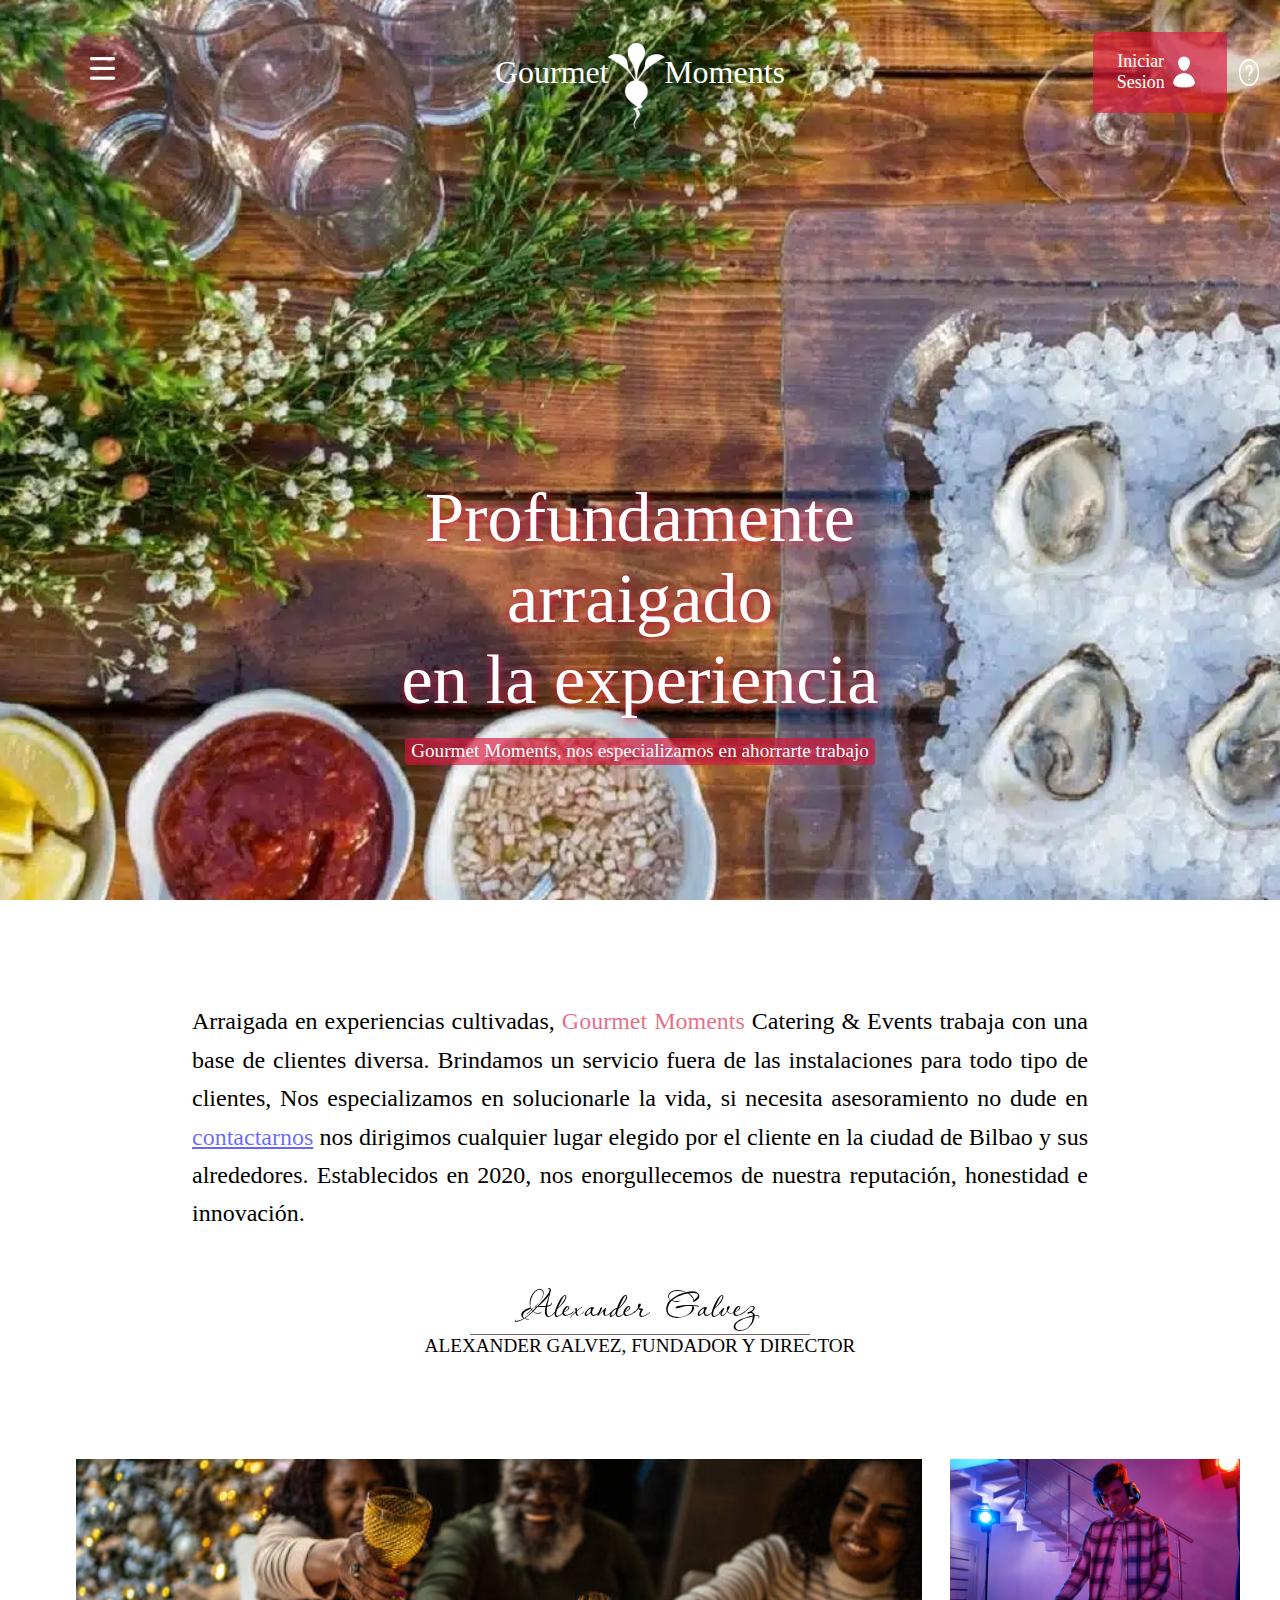
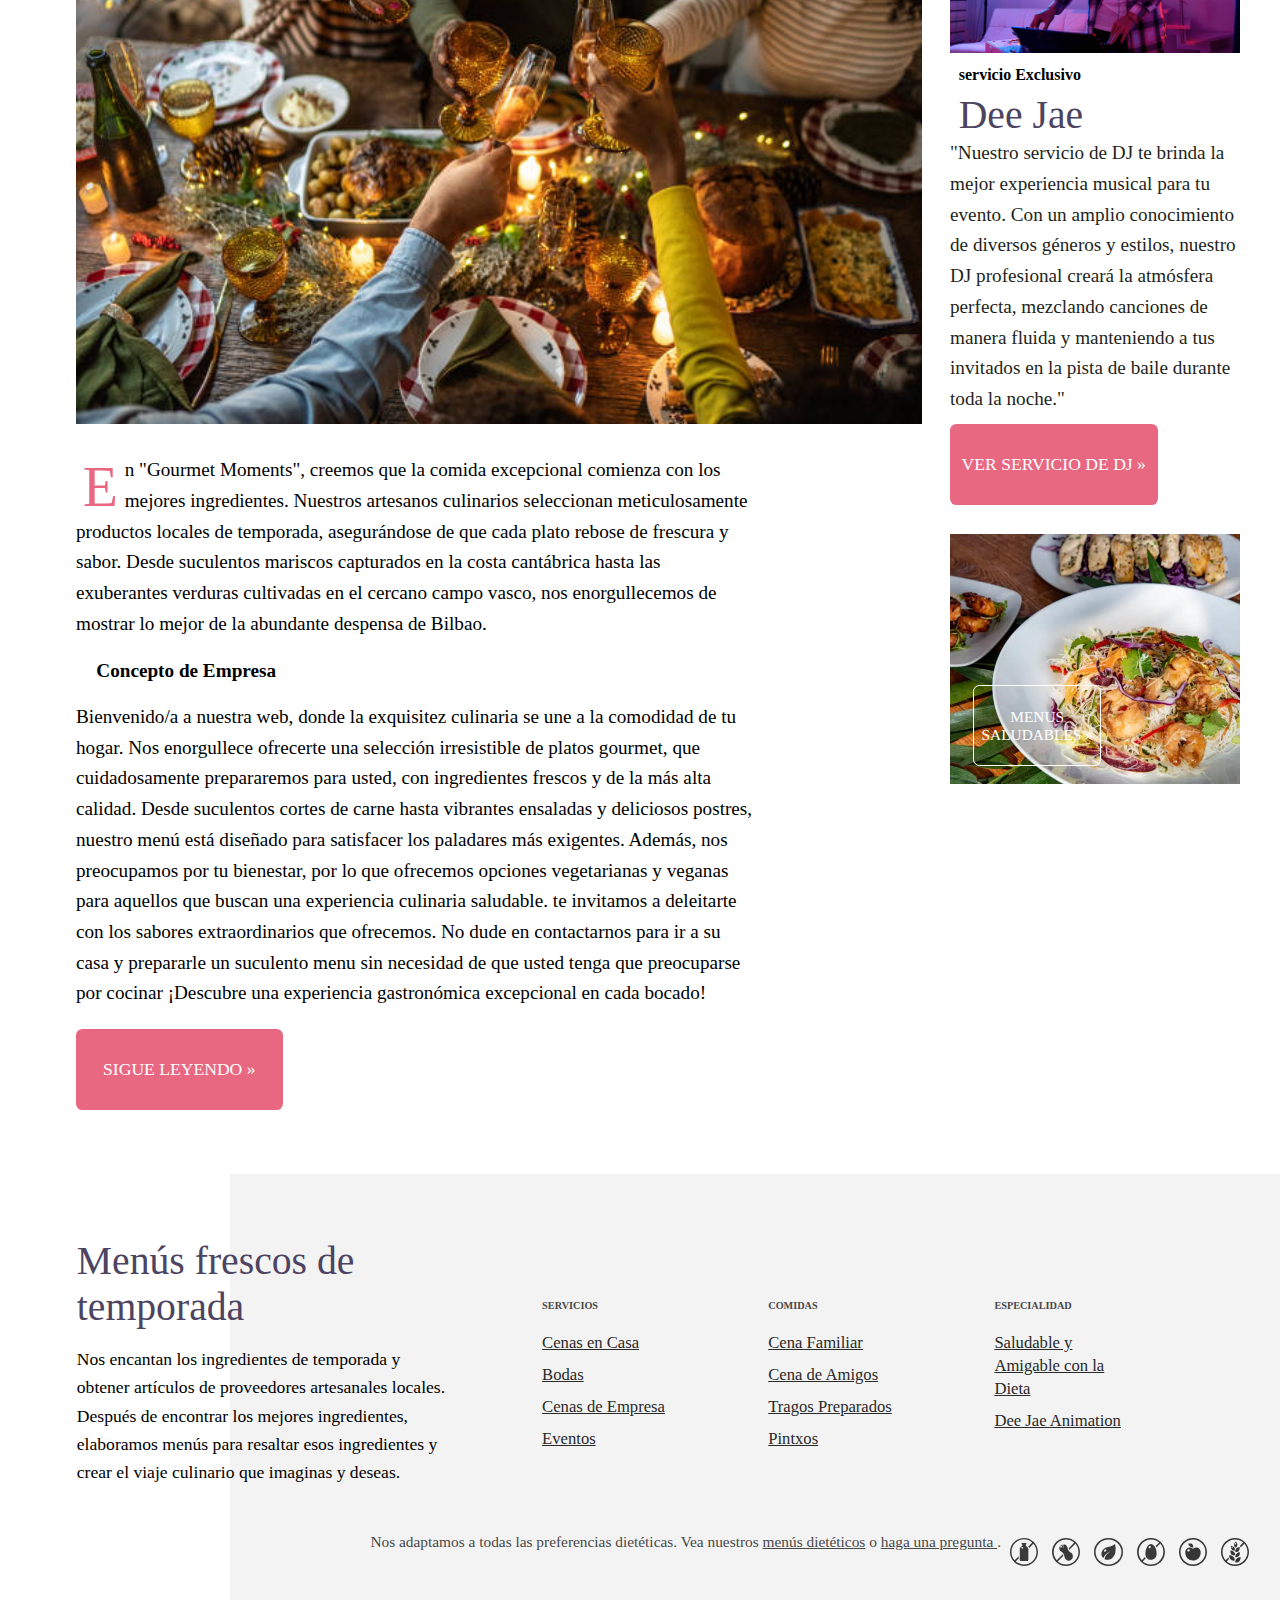
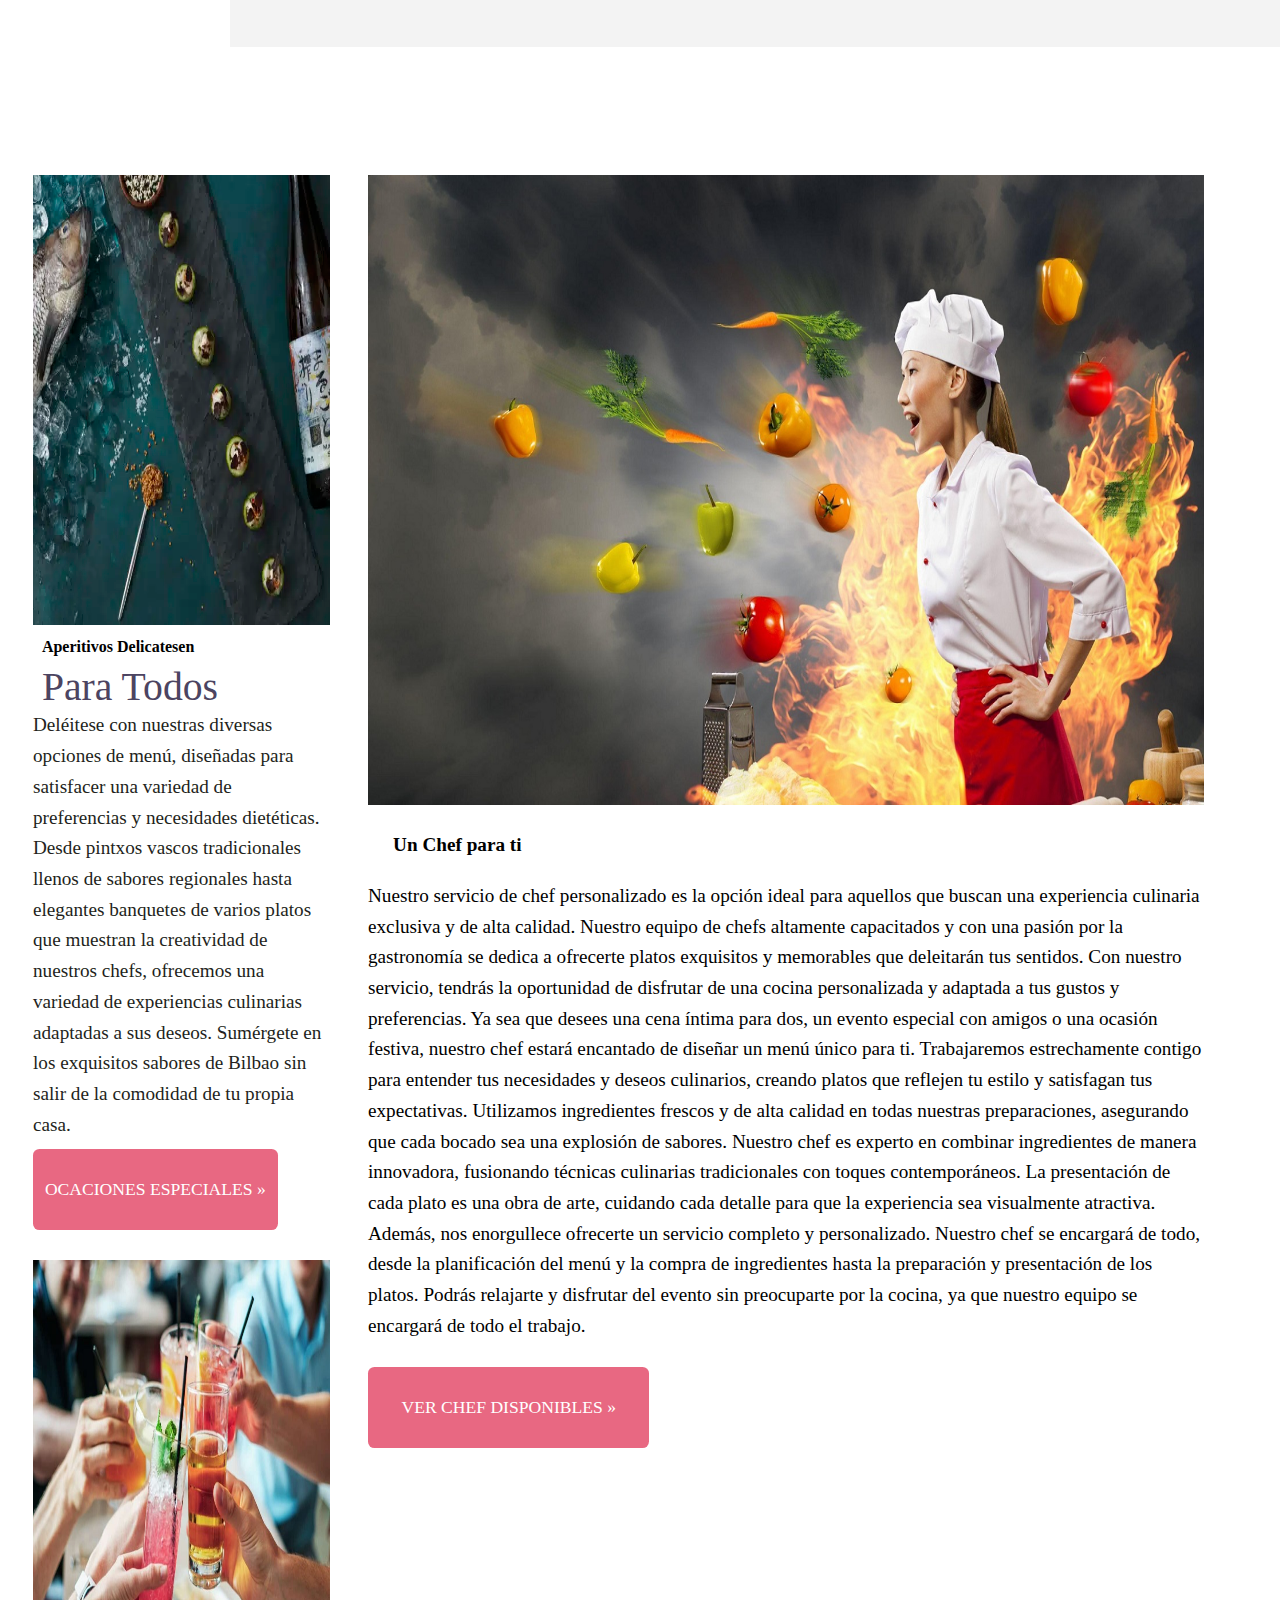
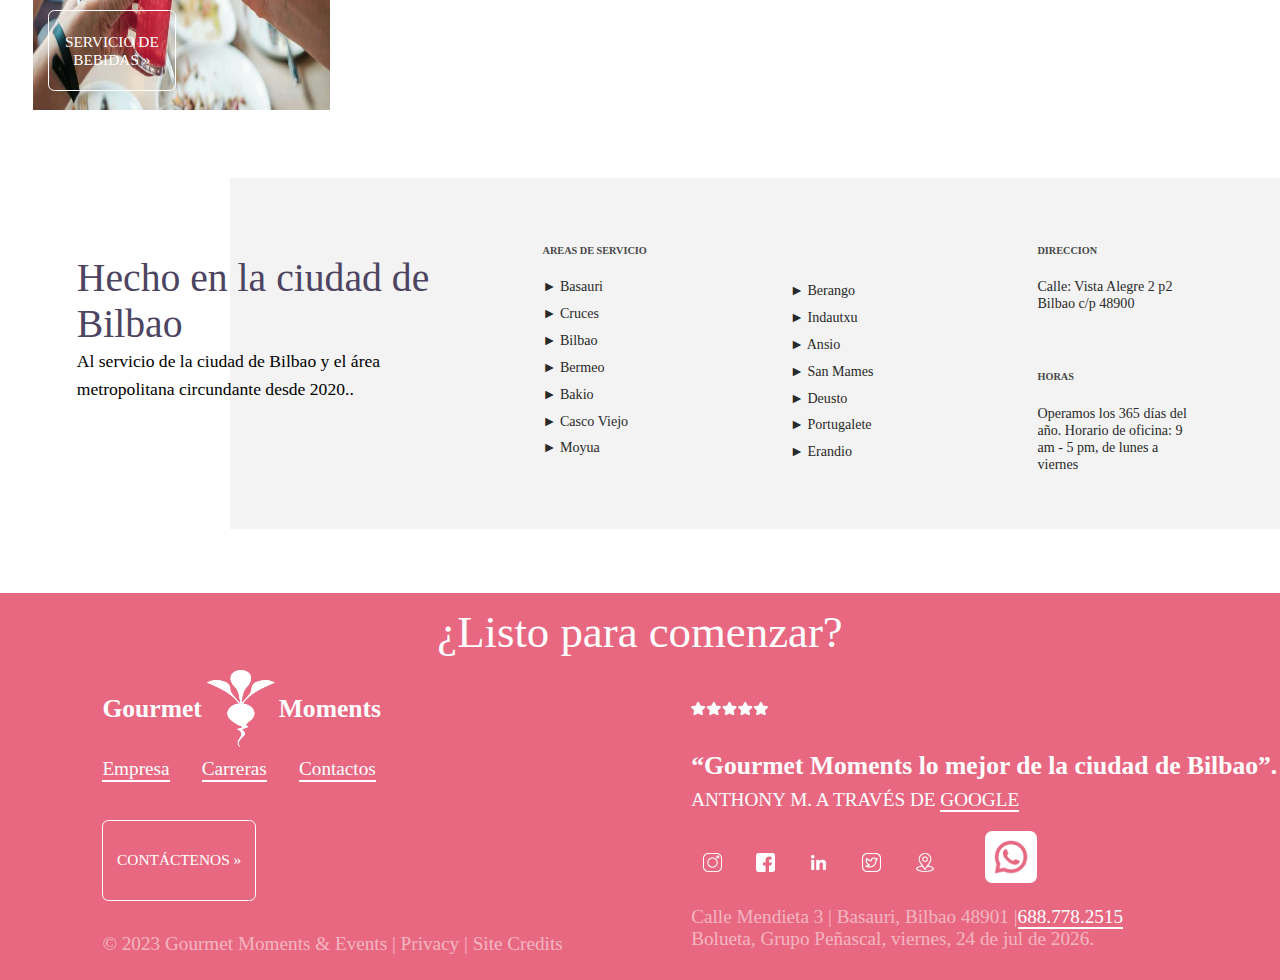
==== commit 0fffc5b2: "revision letras aside" ====
--- a/index.html
+++ b/index.html
@@ -158,23 +158,23 @@
 
                     <div class="nav-lateral-scroll">
                         <ul>
-                            <li class="list-lat"><a href="">Servicios:</a><img src="multimedia/flechabajo.png" alt=""
+                            <li class="list-lat">Servicios:<img src="multimedia/flechabajo.png" alt="flecha desplegar del menu lateral"
                                     id="arrow"></li>
                         </ul>
                         <ol id="list-lat-ol">
-                            <li class="list-lat-down">Dee Jae</li>
-                            <li class="list-lat-down">Cocteles y Bebidas</li>
-                            <li class="list-lat-down">Nuestros Chef</li>
-                            <li class="list-lat-down">Menus</li>
-                            <li class="list-lat-down">Contactenos</li>
+                            <li class="list-lat-down">Nosotros:</li>
+                            <li class="list-lat-down">Lugares:</li>
+                            <li class="list-lat-down">Acontecimientos:</li>
+                            <li class="list-lat-down">Compañias:</li>
                         </ol>
                         <ul>
-                            <li class="list-lat"><a href="#">Nosotros:</a></li>
-                            <li class="list-lat"><a href="#">Lugares:</a></li>
-                            <li class="list-lat"><a href="#">Acontecimientos:</a></li>
-                            <li class="list-lat"><a href="#">Compañias:</a></li>
+                            <li class="list-lat"><a href="DeeJae.html">Dee Jae </a></li>
+                            <li class="list-lat"><a href="Bebidas.html">Cocteles y Bebidas</a></li>
+                            <li class="list-lat"><a href="Chef.html">Nuestros Chef </a></li>
+                            <li class="list-lat"><a href="tiposMenus.html">Menus </a></li>
+                            <li class="list-lat"><a href="disponibilidad.html">Contactenos</a></li>
                         </ul>
-                        <button class="btnclickAside">CONTÁCTENOS</button>
+                        <button class="btnclickAside">PRINCIPAL</button>
                     </div>
                 </section>
             </aside>
--- a/css/estilos.css
+++ b/css/estilos.css
@@ -30,6 +30,7 @@
     background-repeat: no-repeat;
     z-index: -1;
 }
+
 .parallax-TMenus{
     width: 100%;
     height: 100vh;
@@ -71,7 +72,7 @@
 }
 #lista-parallax{
     width: 100%;
-    height: 50vh;
+    height: 80vh;
 }
 
                     /* NAV PRINCIPAL */
@@ -303,6 +304,7 @@
 
 
 .list-lat{
+    color: white;
     margin-left: 8%;
     list-style: none;
     padding: 4%;
@@ -310,6 +312,7 @@
     justify-content: space-between;
     align-items: center;
     font-size: 1.5vw;
+    font-family: 'prata';
 }
 #list-lat-ol{
     display: none;
@@ -388,6 +391,7 @@
 #titulo{
     position: absolute;
     color: white;
+    text-shadow: #dc143c 1px 2px 10px;
    bottom:20%;
    font-size: 5.5vw;
    font-family: 'prata';
@@ -396,6 +400,8 @@
 
 #titulo-pequeno{
     position: absolute;
+    margin-inline: 3%;
+    padding: 0.2%;
     bottom: 15%;
     color: white;
     font-size: 1.5vw;
@@ -1131,20 +1137,21 @@
 .disponibilidad{
     width: 100%;
     height: 100%;
-    background-color:rgba(142, 28, 51, 0.454);
+    background-color:rgba(161, 114, 126, 0.454);
     padding: 3%;
     padding-bottom: 6%;
     display: grid;
     grid-template-columns: 1fr 1fr;
 }
 #disp__form__right{
-  border: 1px solid white;
+  display: flex;
+  flex-direction: column;
 }
 
 
 
 .inp-largo{
-    width: 82%;
+    width: 97%;
     height: 7vh;
     border-radius: 0 2vw 2vw 2vw;
     margin: 1%;
@@ -1157,13 +1164,26 @@
     font-size: 1.2em;
 }
 .inp-corto{
-    width: 40%;
+    width: 47%;
     height: 7vh;
     border-radius: 0 2vw 2vw 2vw;
     margin: 1%;
     border: none;
     padding: 2%;
 }
+#disp-btnEnviar{
+    margin-top: 5%;
+    width: 80%;
+    height: 5vh;
+    border-radius: 50px 50px 50px 50px / 50px 50px 50px  50px;
+    box-shadow: 0 1px 3px  rgb(142, 28, 51);
+    display: flex;
+    border: none;
+    justify-content: center;
+    align-items: center;
+    align-content: center;
+    margin: auto;
+}
 .inp-corto::placeholder{
     color: rgb(153, 152, 152);
     font-size: 1.2em;
@@ -1179,19 +1199,77 @@
 }
 #form-disponibilidad label{
     color: rgb(59, 59, 59);
-    font-size: 1.2em;
+    font-size:clamp(1em, 2vw, 1.2em);
     font-weight: 550;
     margin-left: 3%;
 }
 .cambposicion{
     padding-left: 38%;
 }
-
-#disp__form__left{
-    border: 1px solid black;
-    
-}
-
+.posicion-label-Responsive{
+    display: none;
+}
+.disp__form-slider{
+    padding-top: 5%;
+    width: 100%;
+    display: flex;
+    justify-content: center;
+    align-items: center;
+}
+.fig_left-icons{
+    display: flex;
+    flex-direction: column;
+    align-items: center;
+    text-align: center;
+    color: #a0122f;
+    font-family: 'lato';
+    font-size: clamp(0.6em, 5vw, 1.3em);
+}
+
+#disp__left-iconos{
+    width: 60%;
+    height:15vh;
+    display: flex;
+    justify-content: space-around;
+    margin-top: 3%;
+    margin-bottom: 8%;
+    padding: 2%;
+}
+
+.disp__right_btnSlider{
+    margin: 2%;
+    width: 8%;
+    height: 8%;
+}
+
+#disp__form-circulos{
+    padding-top: 2%;
+    display: flex;
+    justify-content: center;
+    align-items: center;
+}
+
+#contenedor-slider{
+    width: 80%;
+    height: 55vh;
+}
+#disp__right-slider{
+    width: 100%;
+    height: 100%;
+    box-shadow: 10px 10px 10px rgb(142, 28, 51);
+}
+.disp__span-circle{
+    transition: 0.4s;
+    margin-top: 3%;
+    padding: 1.5%;
+    width: 1vw;
+    margin-inline: 1%;
+    height: 1vw;
+    border-radius: 50px 50px 50px 50px / 50px 50px 50px  50px;
+}
+.disp__ico-form{
+    width: 40%;
+}
 
 
                           /*creacion del contenedor de wassap*/
@@ -1410,7 +1488,7 @@
     transition: 0.5s;
 }
 .btnclickNav{
-    width: 21vw;
+    width: 24vw;
     padding-inline: 12%;
     height:4vh;
     font-size: 0.6em;
@@ -1437,7 +1515,6 @@
     contain:content;
     width: 100%;
     height: 100%;
-  
 }
 #titulo{
     position: absolute;
@@ -1475,8 +1552,6 @@
     padding-left: 24%;
     margin-right: 0%;
     background-color: rgba(7, 7, 7, 0.048);
-   
-  
 }
 .s2artDiv{
     padding-top: 25%;
@@ -1484,10 +1559,7 @@
     text-decoration: none;
     display: flex;
     flex-direction: column;
-  
     text-align:center;
-   
-
 }
 
 
@@ -1525,20 +1597,21 @@
 }
 
 #s1artR-Btn2{
-    width: 18vw;
-    height: 4vh;
+    width: 22vw;
+    height: 5vh;
     font-size: 0.7em;
 }
 
 #s3artR-Btn2{
-    width: 16vw;
-    height: 4vh;
+    width: 22vw;
+    height: 5vh;
     font-size: 0.7em;
 }
 .nav-lateral-scroll{
     margin-top: 10%;
 }
 .list-lat{
+    font-size: 4vw;
     margin-left: 4%;
     list-style: none;
     padding: 4%;
@@ -1883,24 +1956,41 @@
 /*formulario responsive*/
 
 .disponibilidad{
+    padding: 2%;
    display: flex;
    flex-direction: column;
 }
+.disp__form-slider{
+    padding-top: 0%;
+}
+#contenedor-slider{
+   height: 30vh;
+
+}
+
+.cambposicion{
+    display: none;
+}
+.posicion-label-Responsive{
+    display: block;
+}
 
 .inp-largo{
+    width: 95%;
     height: 5vh;
     border-radius: 0 5vw 5vw 5vw;
     margin: 3%;
     padding: 4%;
-
 }
 
 .inp-corto{
+    width:95%;
     height: 5vh;
     border-radius: 0 5vw 5vw 5vw;
     margin: 3%;
     padding: 4%;
 }
+
 
 /* contenedor wassap*/
 
@@ -1929,15 +2019,23 @@
 }
 #btnCloseWassap{
     position: absolute;
-    width: 6vw;
-    height: 6vw;
-    top: 6%;
+    width: 10vw;
+    height: 10vw;
+    top: 4%;
     right: 6%;
+    border: 1px solid white;
+    border-radius: 50%;
+  padding: 1%;
 }
 #textopowBy{
     top: 8%;
     left: 8%;
 }
+#arrow{
+    width: 3vw;
+    margin-right: 10%;
+    cursor: pointer;
+}
 
 
 
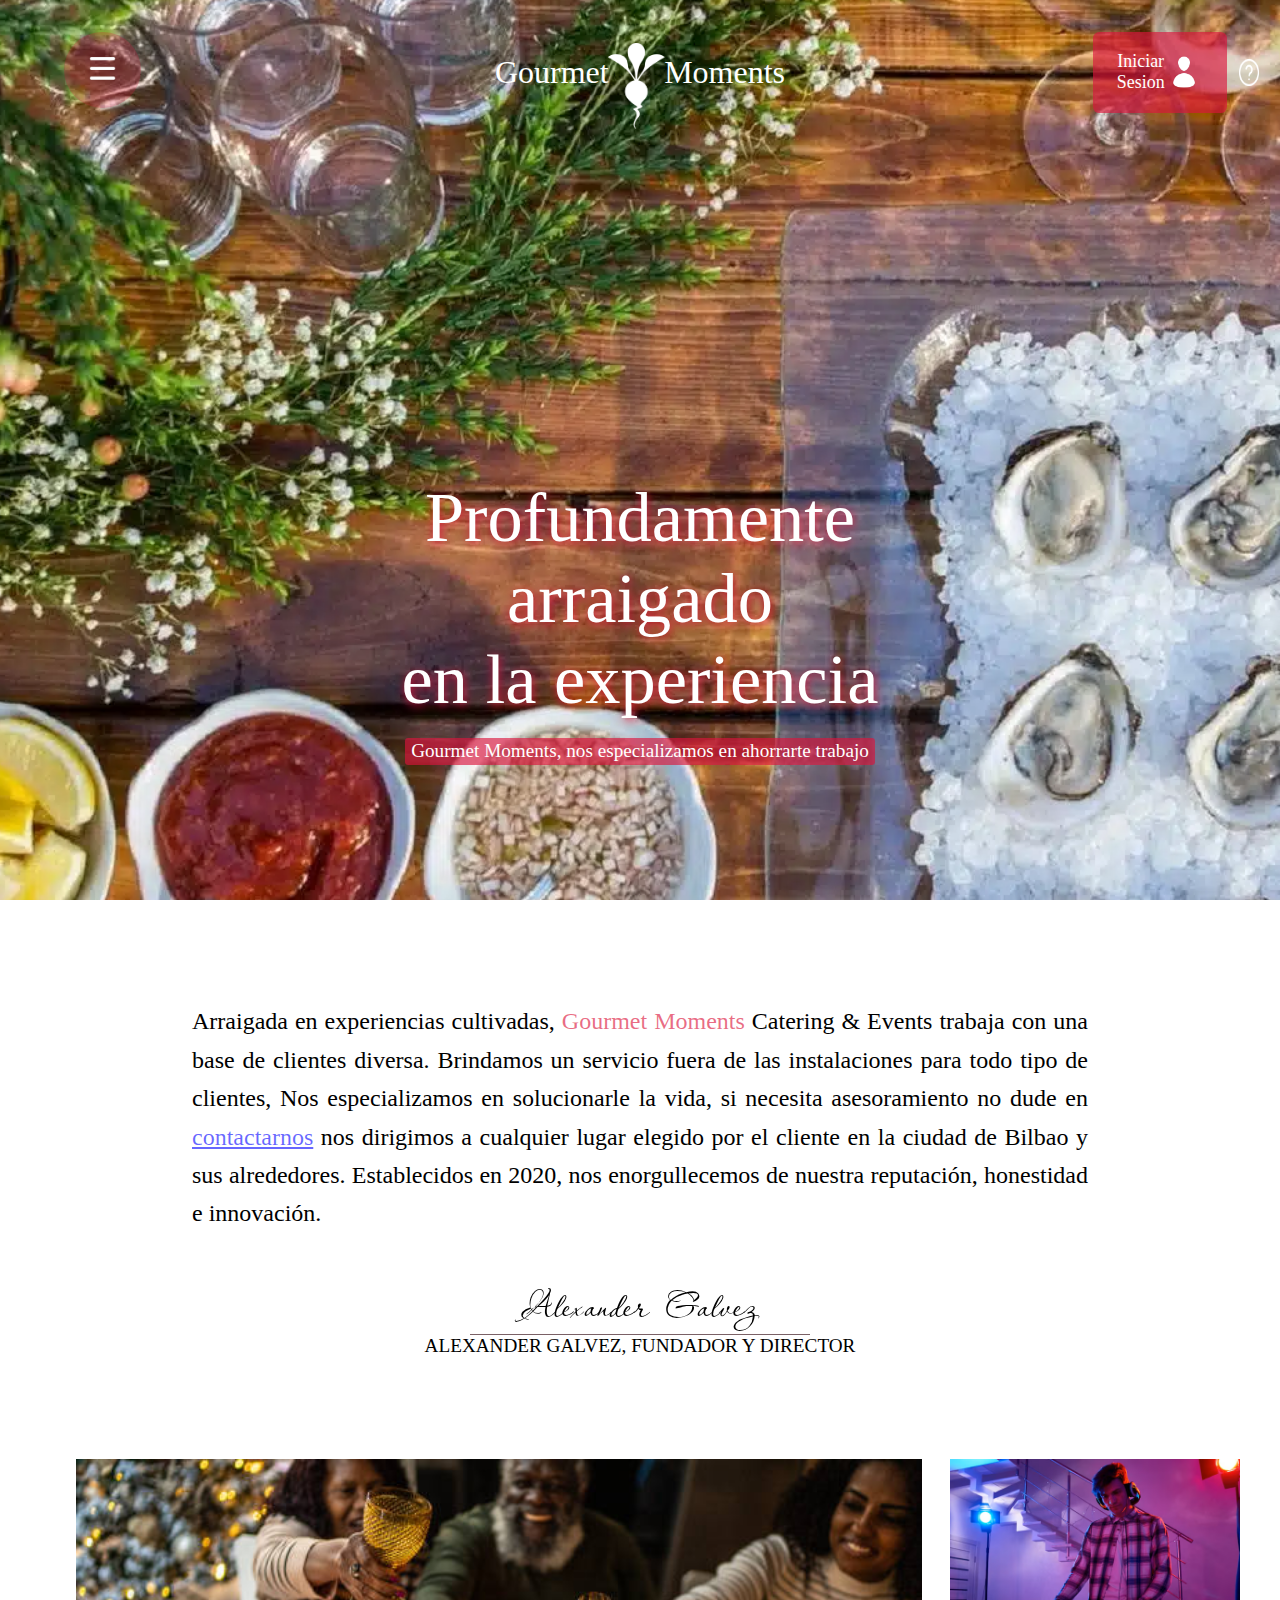
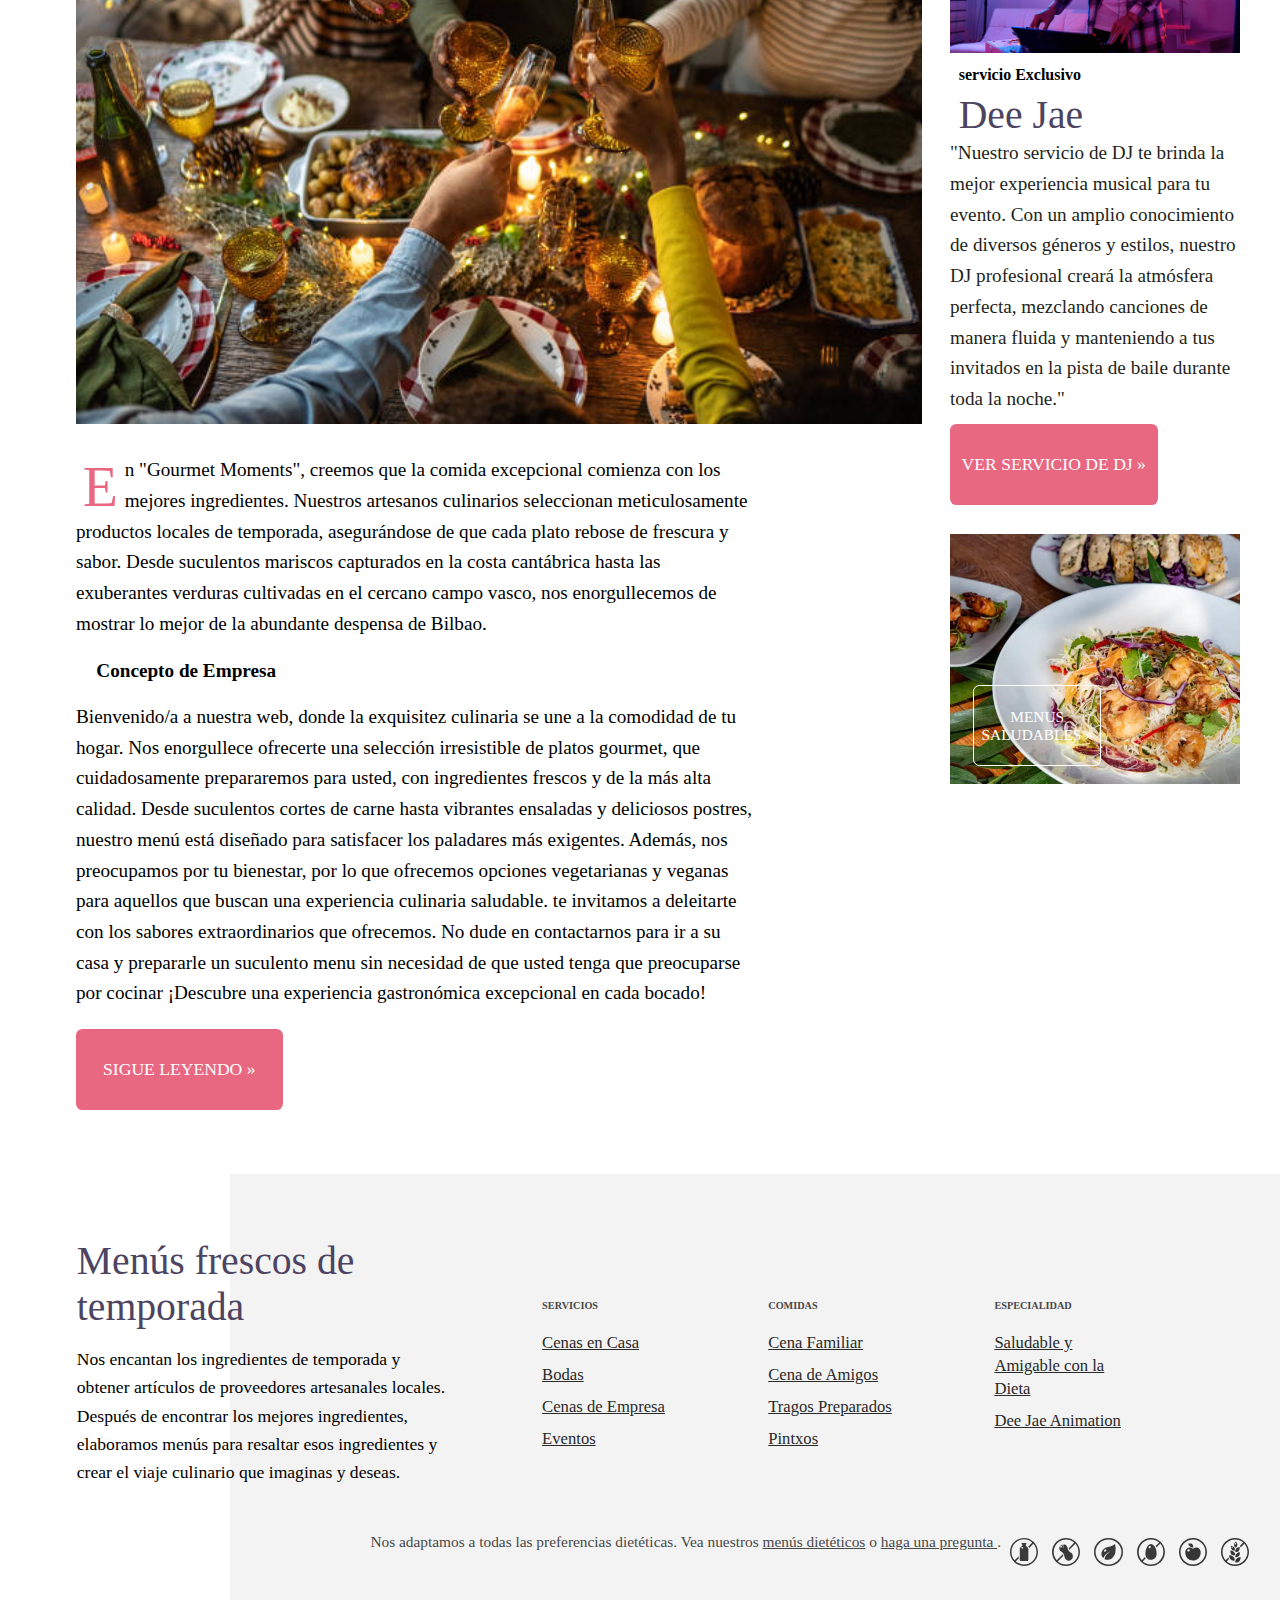
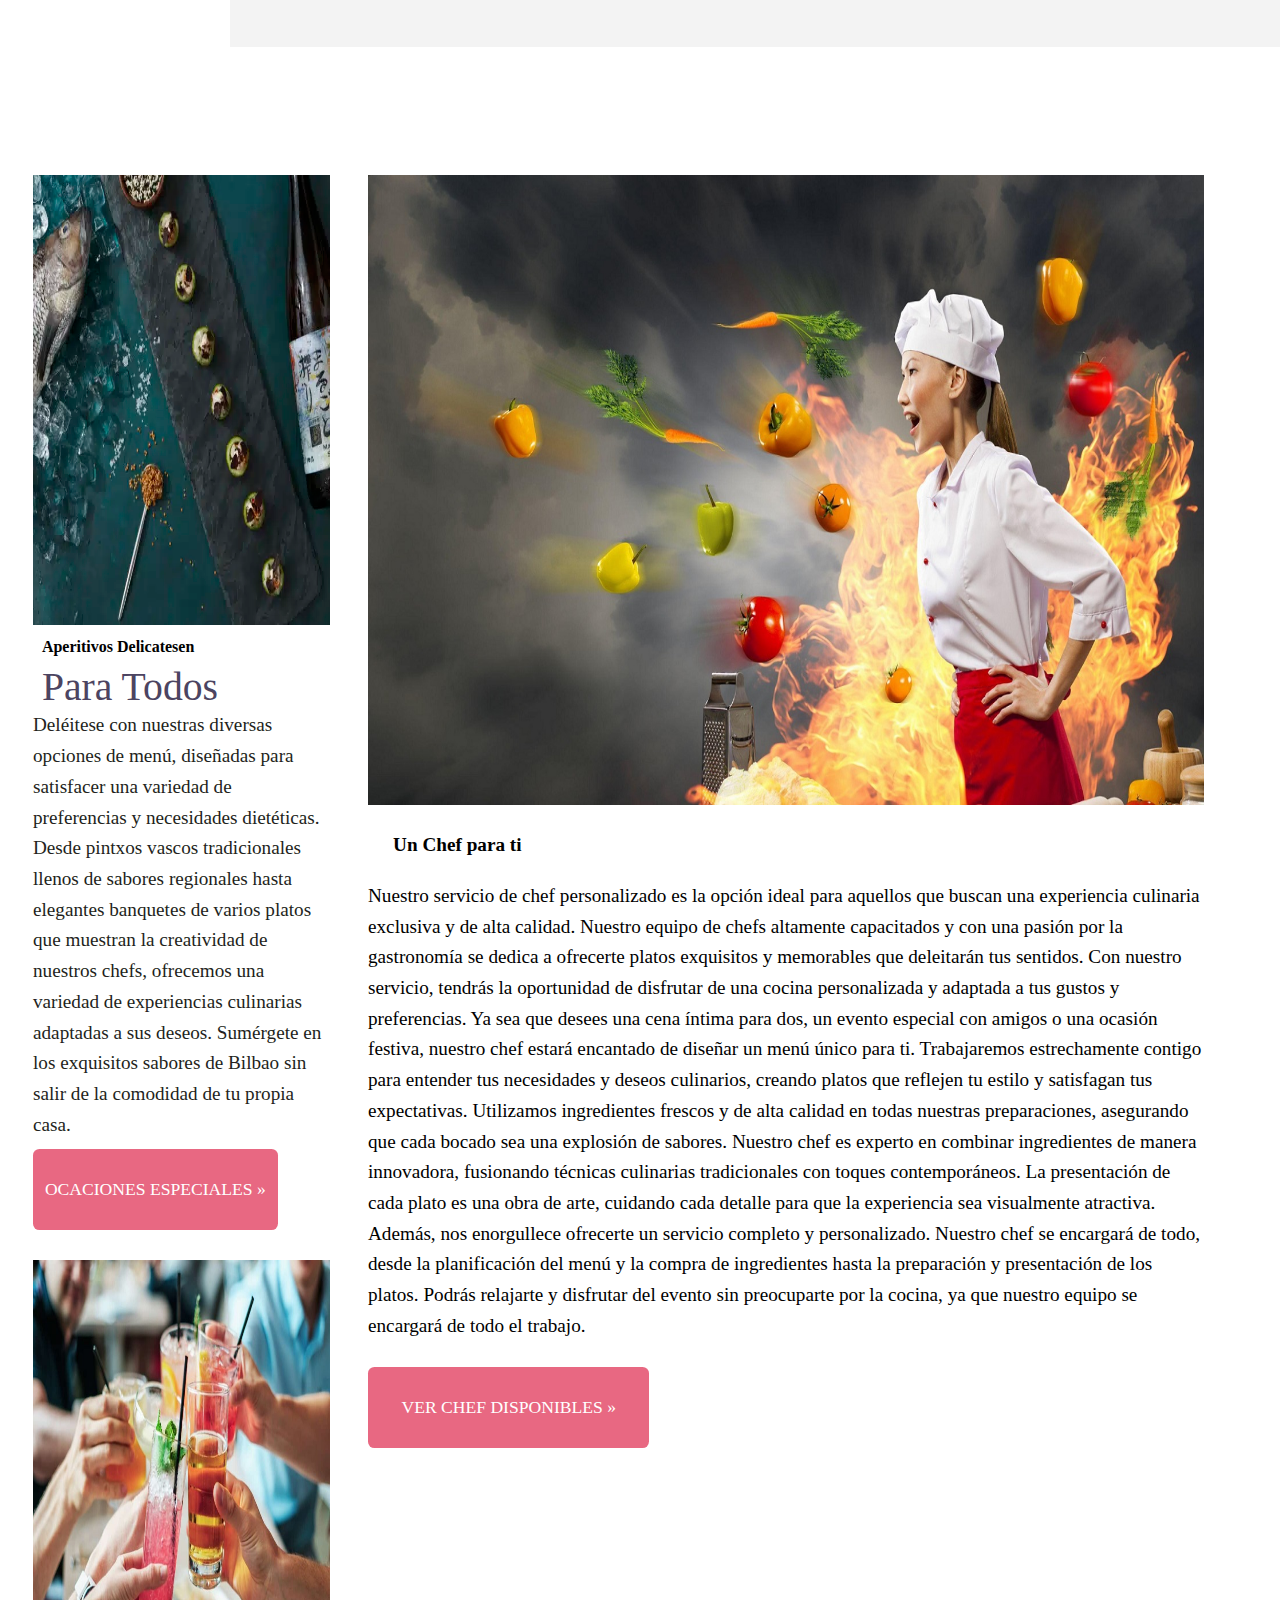
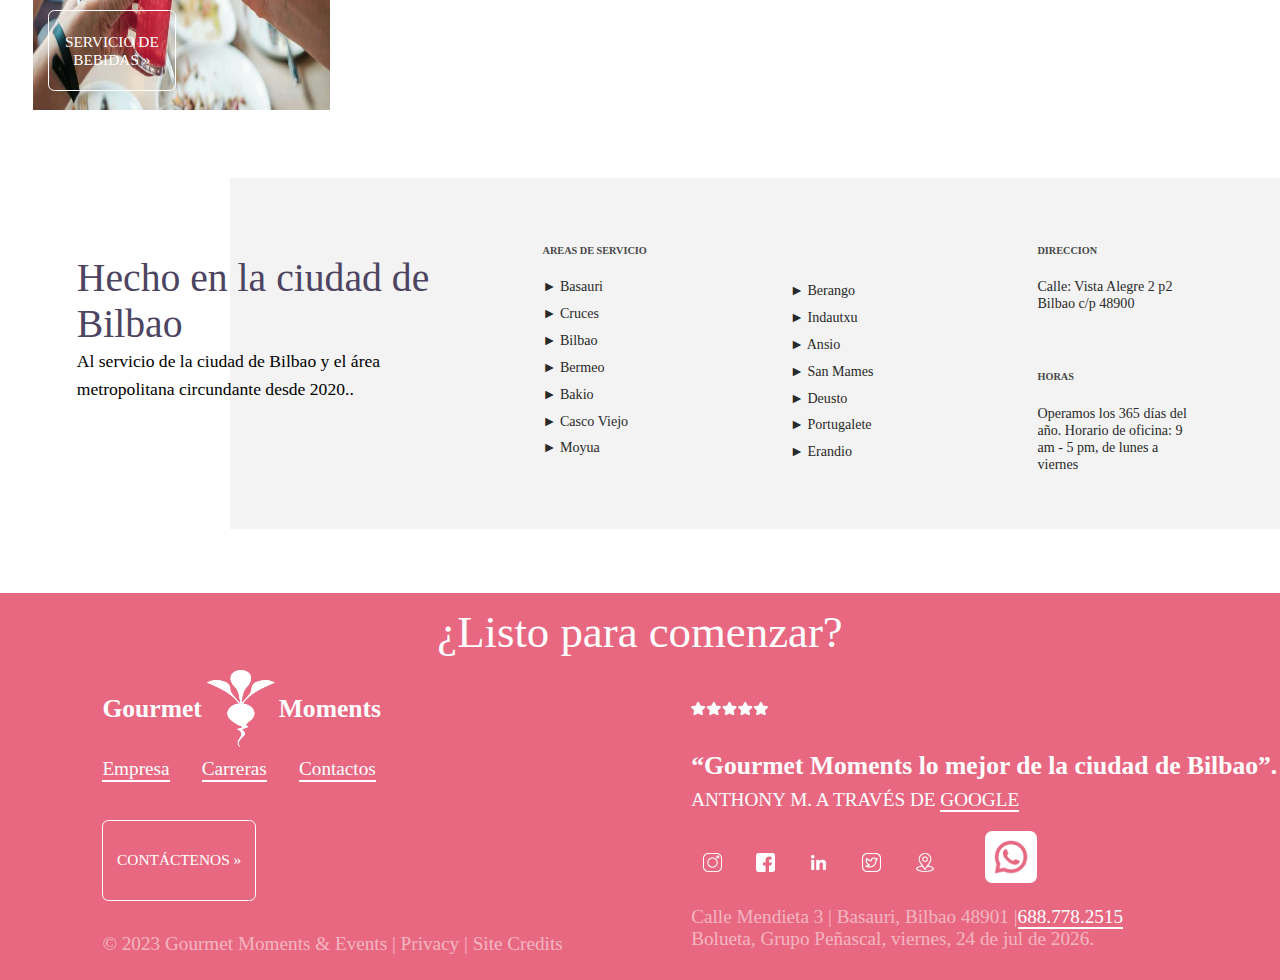
==== commit 8572d7fe: "metas" ====
--- a/index.html
+++ b/index.html
@@ -4,6 +4,12 @@
 <head>
     <meta charset="UTF-8">
     <meta name="viewport" content="width=device-width, initial-scale=1.0">
+    <meta name="description" content="Gourmet Moments es una pagina que ofrece servicios de cocina en su casa si no quiere cocinar usted, ademas de tras ofertas secundarias"/>
+    <meta name="keywords" content="contratar chef, Catering bilbao, Servicios de cocina"/>
+    <meta name="author" content="Alexander Galvez Benavides" />
+    <meta name="copyright" content="Alexander Galvez Benavides" />
+    <meta http-equiv="cache-control" content="no-cache"/>
+    <meta name="robots" content="index"/>
     <link rel="stylesheet" href="css/estilos.css">
     <link rel="icon" type="image/png" href="multimedia/logomod.png">
     <title>Gourmet Moments</title>
@@ -201,7 +207,7 @@
                     Events trabaja con una base de clientes diversa. Brindamos un servicio fuera de
                     las instalaciones para todo tipo de clientes, Nos
                     especializamos en solucionarle la vida, si necesita asesoramiento no dude en <strong
-                        id="titulo-contactar"><a href="#piedepagina"><u>contactarnos</u></a> </strong> nos dirigimos
+                        id="titulo-contactar"><a href="#piedepagina"><u>contactarnos</u></a> </strong> nos dirigimos a
                     cualquier lugar elegido por el cliente en la ciudad de Bilbao y sus alrededores. Establecidos en
                     2020,
                     nos enorgullecemos de nuestra reputación, honestidad e innovación.
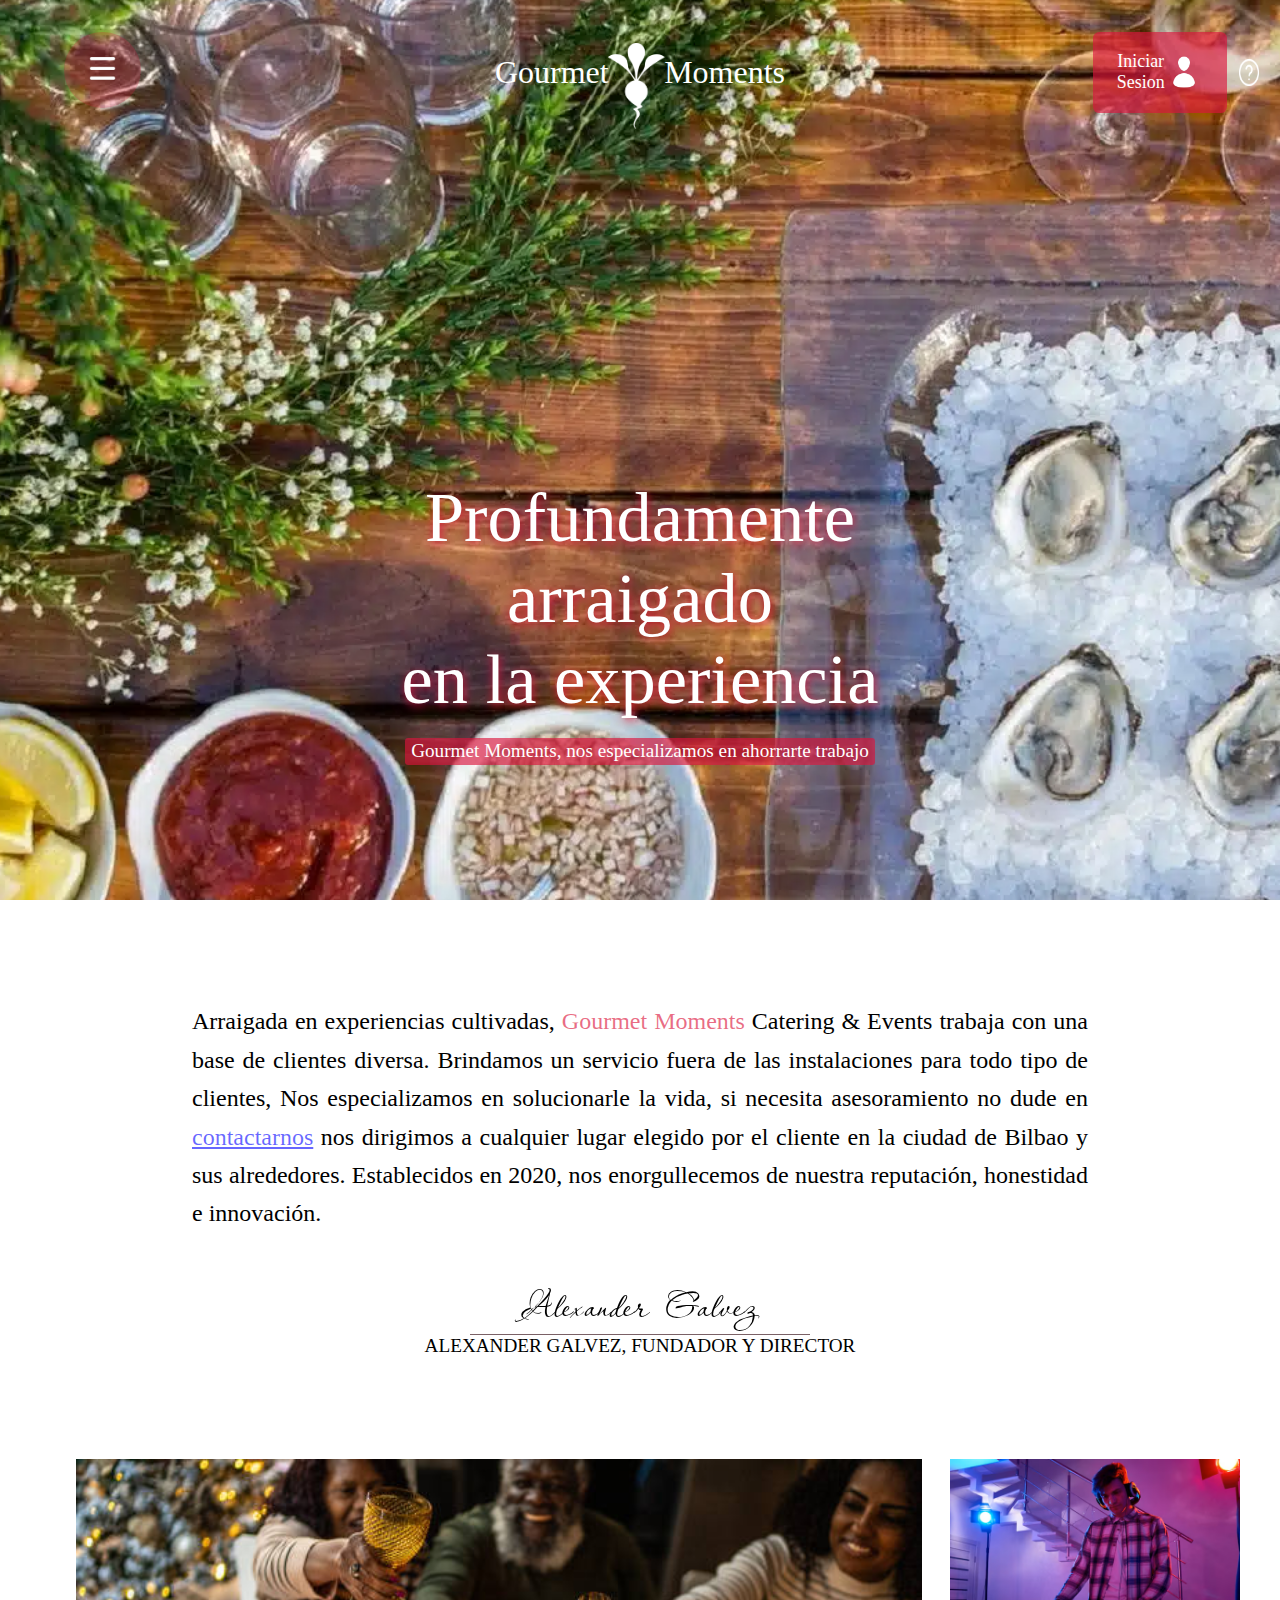
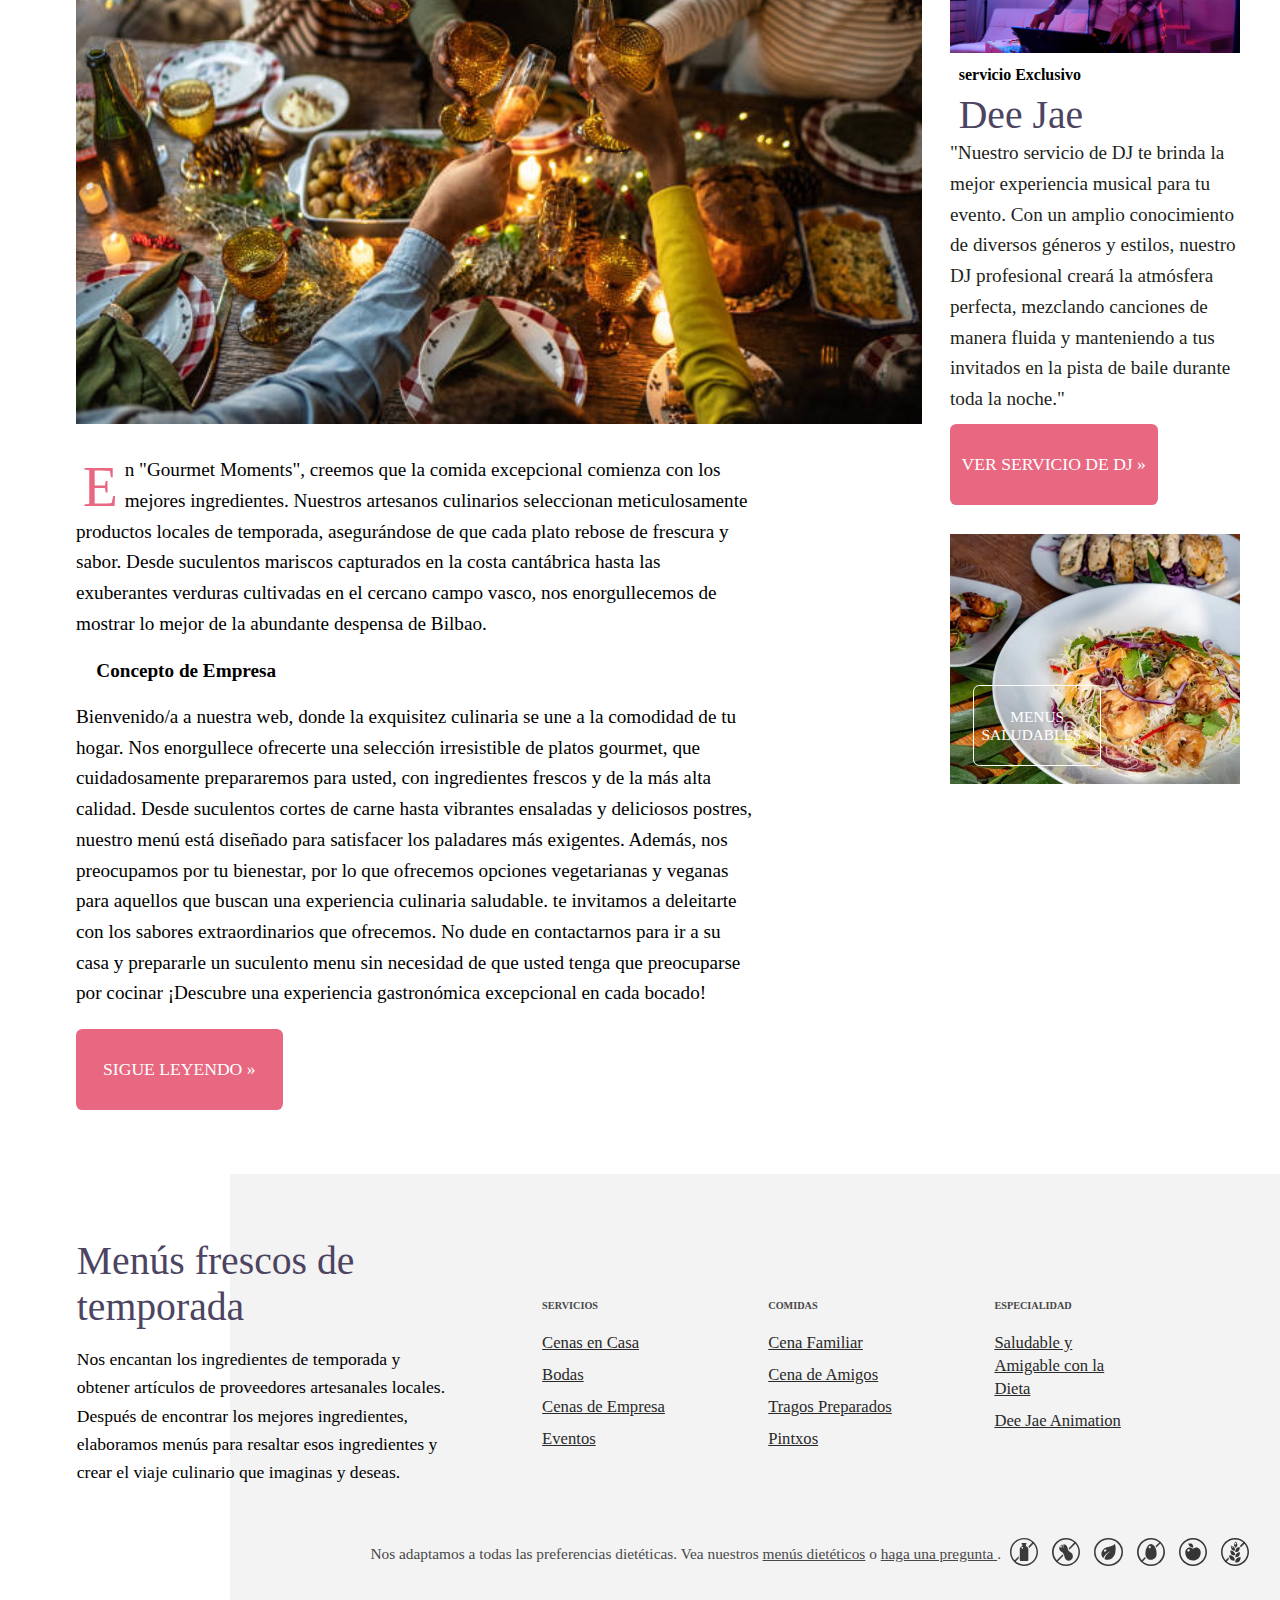
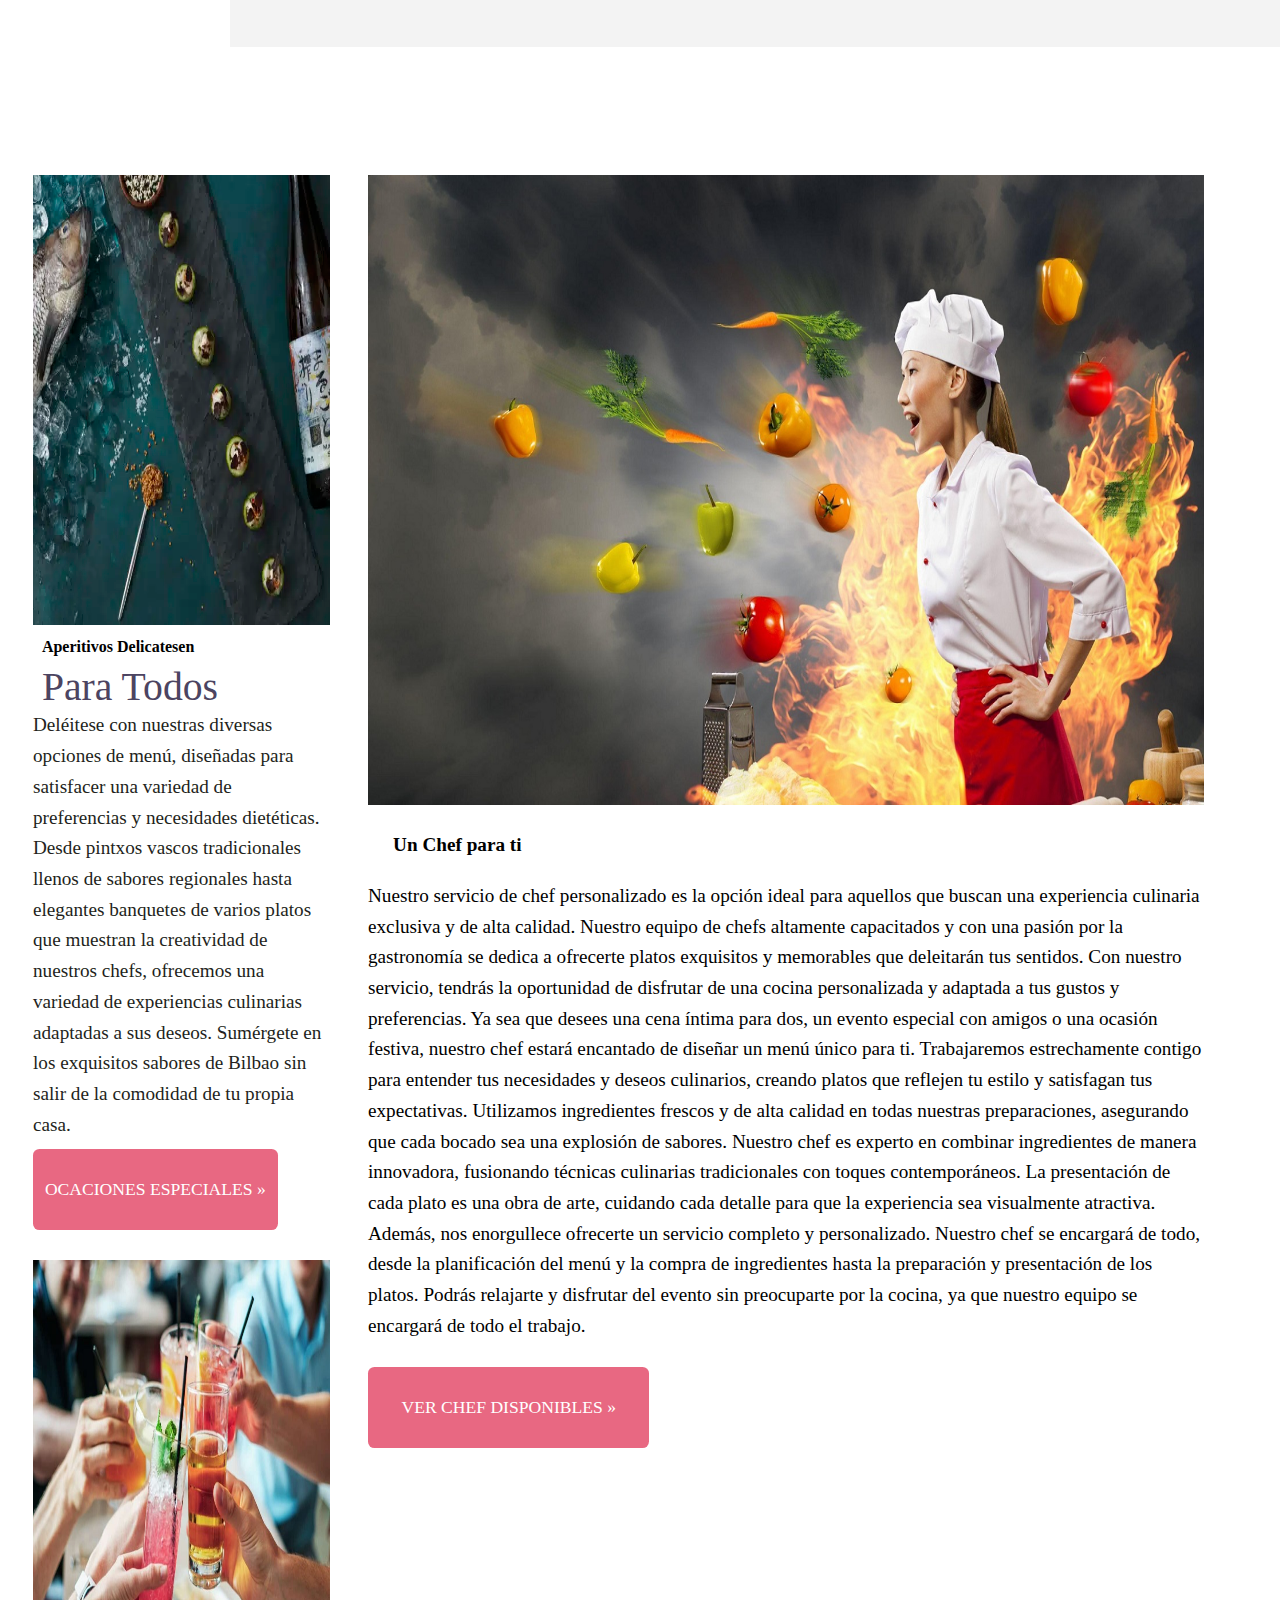
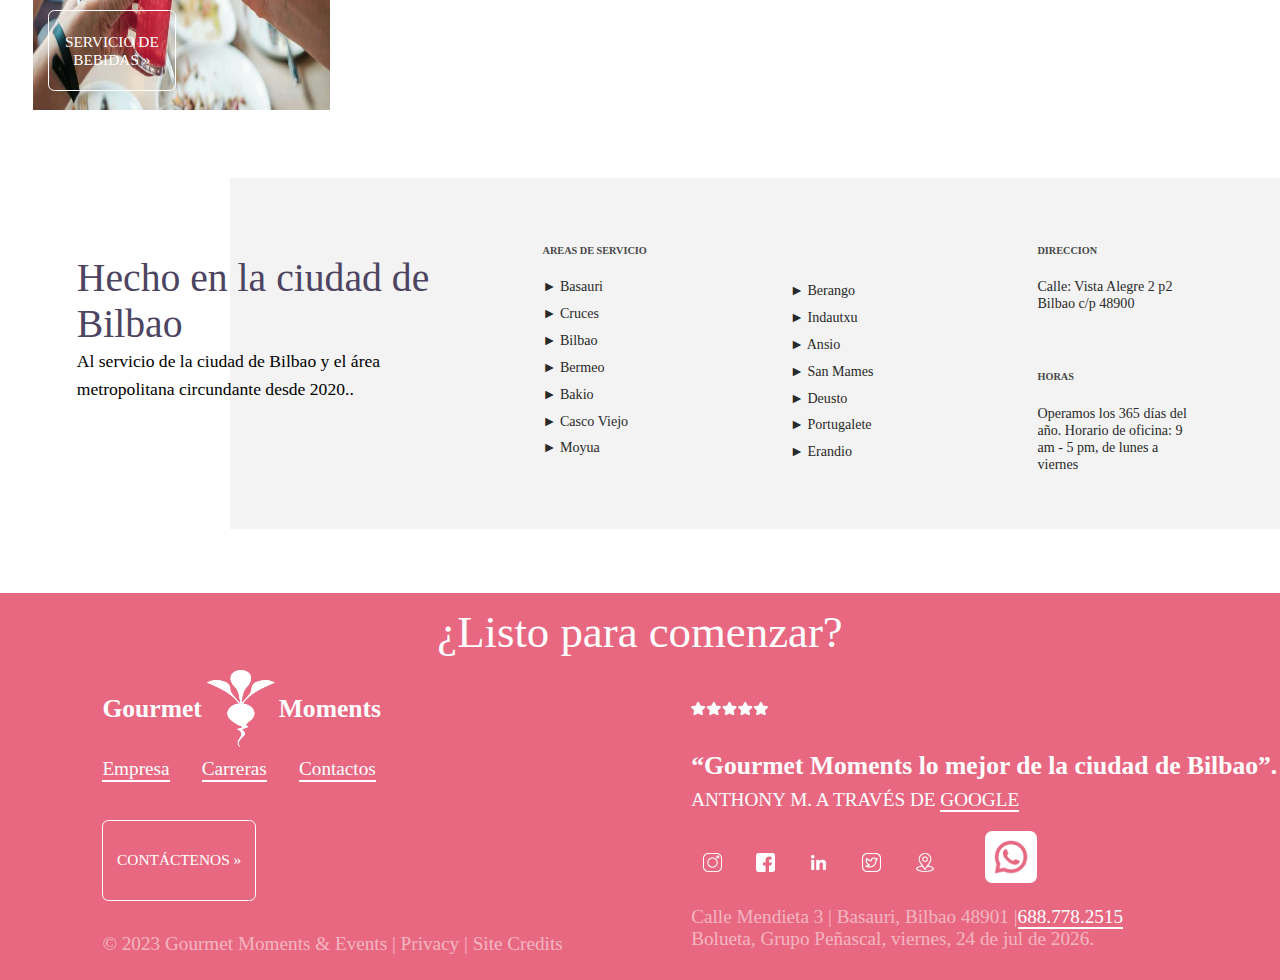
==== commit 657e2382: "sinc inst nuevo ordenador" ====
--- a/index.html
+++ b/index.html
@@ -4,12 +4,10 @@
 <head>
     <meta charset="UTF-8">
     <meta name="viewport" content="width=device-width, initial-scale=1.0">
-    <meta name="description" content="Gourmet Moments es una pagina que ofrece servicios de cocina en su casa si no quiere cocinar usted, ademas de tras ofertas secundarias"/>
-    <meta name="keywords" content="contratar chef, Catering bilbao, Servicios de cocina"/>
-    <meta name="author" content="Alexander Galvez Benavides" />
-    <meta name="copyright" content="Alexander Galvez Benavides" />
-    <meta http-equiv="cache-control" content="no-cache"/>
-    <meta name="robots" content="index"/>
+    <meta name="description" content="Gourmet Moments es una pagina que ofrece servicios de cocina en su casa si no quiere cocinar usted, ademas de tras ofertas secundarias">
+    <meta name="keywords" content="contratar chef, Catering bilbao, Servicios de cocina">
+    <meta name="author" content="Alexander Galvez Benavides" >
+    <meta name="robots" content="index">
     <link rel="stylesheet" href="css/estilos.css">
     <link rel="icon" type="image/png" href="multimedia/logomod.png">
     <title>Gourmet Moments</title>
@@ -94,7 +92,7 @@
             <div class="modal-Login" style="display: none;">
                 <img src="multimedia/btnCerrar.png" alt="boton de cerrar" id="btnCerrar">
                 <article class="rellenar">
-                    <h2>"Bienvenido "</h2>
+                    <h2>"Bienvenido"</h2>
                     <h3 id="texto--cambiante">Ahora es el momento de conocerte a ti, estamos ansiosos por Ayudarte.</h3>
                     <form action="#" method="get" id="formulario-login">
                         <label for="nombre">Nombre:</label>
--- a/css/estilos.css
+++ b/css/estilos.css
@@ -84,7 +84,7 @@
     right: 30%;
     width: 40%;
     margin: 0 auto;
-    z-index: 500;
+    z-index: 900;
     border-radius: 1.5vw;
     padding: 2%;
     font-family: 'lato';	
@@ -266,7 +266,7 @@
     top: 0%;
     padding-top: 2%;
     height: 100vh;
-    z-index: 1000;
+    z-index: 800;
     background-color:  #a0122f;
     transition: 0.6s;
 }
@@ -427,6 +427,23 @@
     font-family: 'prata';
     line-height: 1.6em ;  
 }
+
+#parrafo-presentacion{
+    display: flex;
+    flex-direction: column;
+    justify-content: center;
+    text-align: center;
+    padding: 8%;
+    padding-inline: 10%;
+    text-align: justify;
+   }
+ #parrafo-presentacion p{
+    font-size:clamp(0.7em, 2vw, 1.5em);
+    font-weight: 100;
+    font-family: 'prata';
+    line-height: 1.6em ;  
+}
+
 #firma{
     width: 38%;
     margin: 0 auto;
@@ -636,6 +653,7 @@
     font-size: 1.2vw;
     font-family: 'lato';
     display: flex;
+    align-items: center;
     color: #474848;
  }
  .icoImgSvg{
@@ -1394,7 +1412,7 @@
         z-index: -1;
     }
     #lista-parallax{
-        height: 20vh;
+        height: 30vh;
     }
 
     #cookis{
@@ -1404,7 +1422,7 @@
         left: 0%;
         width: 100%;
         height: 100vh;
-        z-index: 500;
+        z-index: 900;
         border-radius: 1.5vw;
         padding: 6%;
         font-family: 'lato';	
@@ -1774,6 +1792,7 @@
     padding-inline: 3%;
     text-align: justify;
    }
+
    .s1l-text{
     text-align: justify;
     line-height: 1.6em ;    
